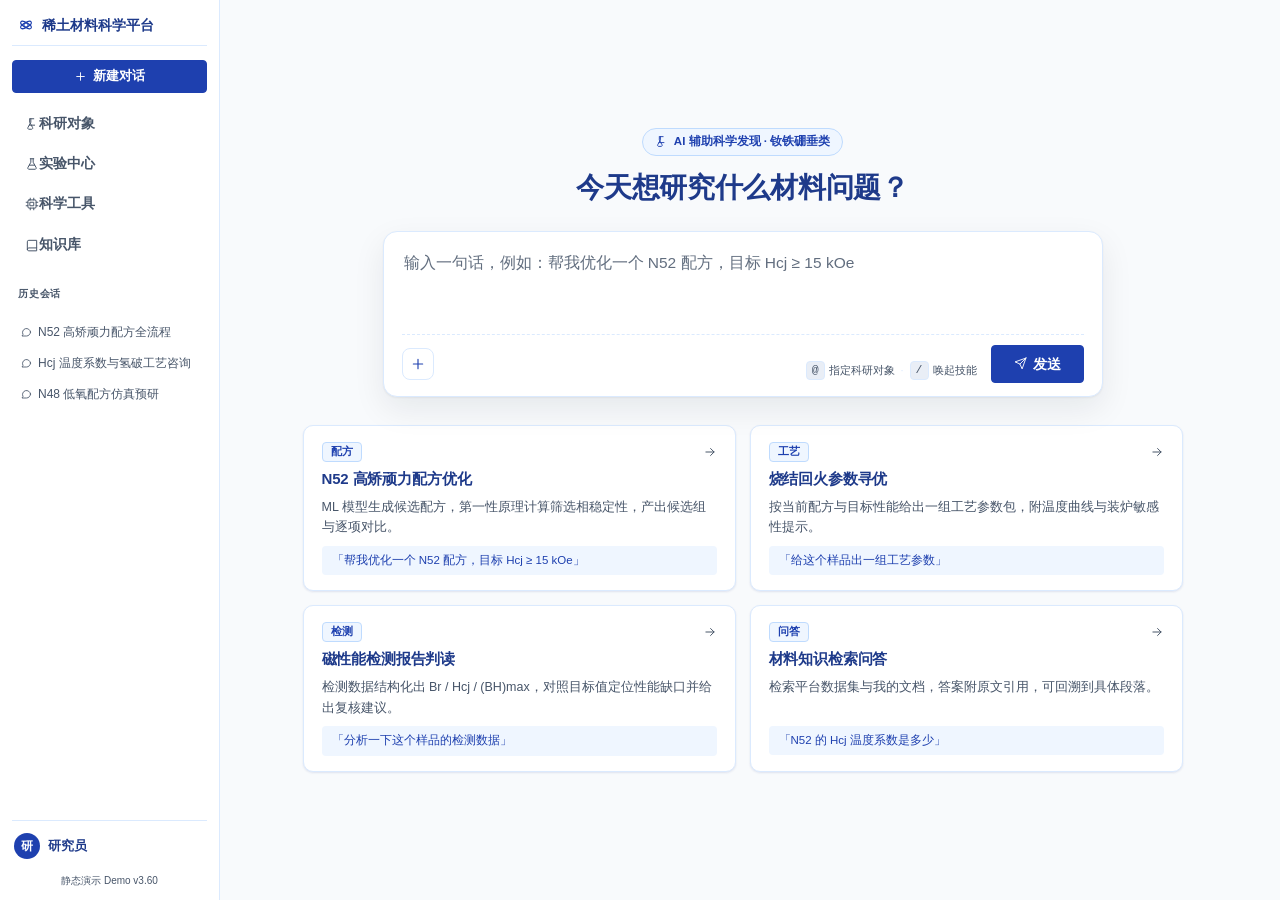
==== index.html @ c9c25477 "first commit: 稀土材料科学平台静态 Demo v3.60" ====
<!DOCTYPE html>
<html lang="zh-CN">
<head>
  <meta charset="utf-8">
  <meta name="viewport" content="width=1280">
  <meta name="color-scheme" content="light">
  <title>对话主页 · 稀土材料科学平台（静态演示 Demo v3.60）</title>
  <link rel="stylesheet" href="assets/style.css?v=3.60">
</head>
<body data-page="index">
  <div class="app-shell">
    <!-- v3.0（D-38）：#app-chrome 由 renderChrome() 一处注入「唯一左侧边栏」（无顶栏）；
         对话即页面：#page-root 由 initIndex() 渲染整页对话（hero 空态 / 会话流 / 底部输入条）。
         ?q= 并入当前会话；?c=<会话ID> 打开历史会话；?focus=1 聚焦输入框。 -->
    <div id="app-chrome"></div>
    <main id="page-root"></main>
  </div>
  <!-- 抽屉 / toast 容器 -->
  <div id="overlays"></div>
  <noscript><div style="padding:24px;font-family:sans-serif;color:#B91C1C">本 Demo 需要启用 JavaScript 才能渲染界面（纯静态、无网络请求）。</div></noscript>

  <!-- 传统脚本（非 ES module），保证 file:// 双击可运行；mock-data.js 必须先于 app.js -->
  <script src="assets/mock-data.js?v=3.60"></script>
  <script src="assets/app.js?v=3.60"></script>
</body>
</html>
---- assets/style.css ----
/* =============================================================================
 * 稀土材料科学平台 · 静态 Demo · 全站样式
 * 视觉基线：产品经理《信息架构与交互梳理 v1.1》第 6 章原文，逐字执行。
 * 浅色 / 工业 B 端工作台 / 信息密度优先 / 无渐变 / 无拟物 / 无营销风。
 * 禁止外部字体 / CDN / 第三方 UI 框架；图标为内联 SVG 或纯 CSS。
 * ========================================================================== */

:root {
  /* 配色 token（第 6.3 节原文，取值未改动） */
  --primary: #1E40AF;
  --on-primary: #FFFFFF;
  --secondary: #3B82F6;
  --accent: #D97706;
  --background: #F8FAFC;
  --foreground: #1E3A8A;
  --card: #FFFFFF;
  --muted: #E9EEF6;
  --muted-fg: #475569;
  --border: #DBEAFE;
  --destructive: #DC2626;

  /* 语义色 */
  --risk: #B91C1C;          /* 风险 / 异常红 */
  --risk-bg: #FEF2F2;
  --risk-bd: #FECACA;
  --amber: #92400E;         /* 待审琥珀 */
  --amber-bg: #FFFBEB;
  --amber-bd: #FDE68A;
  --pass: #0F766E;          /* 通过 / 正常蓝绿 */
  --pass-bg: #F0FDFA;
  --pass-bd: #99F6E4;
  --run: #16A34A;           /* 运行中亮绿（黄总：比深蓝直观——进行中工序/执行中阶段统一用） */
  --run-bg: #F0FDF4;
  --run-bd: #BBF7D0;
  --info: #1E40AF;
  --info-bg: #EFF6FF;
  --info-bd: #BFDBFE;
  --disabled: #64748B;      /* 禁用灰 */
  --disabled-bg: #F1F5F9;
  --disabled-bd: #CBD5E1;

  --radius: 6px;
  --radius-sm: 4px;
  --shadow: 0 1px 2px rgba(30, 58, 138, .07), 0 1px 3px rgba(30, 58, 138, .05);
  --shadow-pop: 0 8px 28px rgba(30, 58, 138, .16);
  --mono: ui-monospace, "SFMono-Regular", Consolas, "Liberation Mono", monospace;
  --sans: -apple-system, BlinkMacSystemFont, "Segoe UI", "PingFang SC", "Microsoft YaHei", sans-serif;
}

* { box-sizing: border-box; }

html, body { margin: 0; padding: 0; }
/* 滚动条槽位常驻（D-47）：tab 切换 / 内容高度变化时内容区宽度不抖动 */
html { scrollbar-gutter: stable; }

body {
  background: var(--background);
  color: var(--foreground);
  font-family: var(--sans);
  font-size: 16px;
  line-height: 1.5;
  min-width: 1240px;             /* 1280 视口含纵向滚动条仍不出横向滚动条 */
  -webkit-font-smoothing: antialiased;
}

h1, h2, h3, h4 { margin: 0; letter-spacing: -0.02em; line-height: 1.25; font-weight: 700; }
h1 { font-size: 22px; }
h2 { font-size: 17px; }
h3 { font-size: 15px; }
p { margin: 0 0 8px; }
a { color: var(--primary); text-decoration: none; }
a:hover { text-decoration: underline; }
ul, ol { margin: 0; padding-left: 18px; }
code, .mono, .num, .value, .kv-v, td.num, th.num { font-family: var(--mono); font-variant-numeric: tabular-nums; }

/* ---------- 焦点环 / 键盘可达 ---------- */
:where(a, button, select, input, textarea, [tabindex]):focus-visible {
  outline: 3px solid var(--secondary);
  outline-offset: 2px;
  border-radius: 3px;
}
button, a, select, [data-action] { cursor: pointer; }
button:disabled, .is-disabled { cursor: not-allowed !important; }

/* ---------- 布局容器 ---------- */
/* width:100% 钉死横向（D-50）：#page-root 是 flex 纵列，item 上 margin:auto 会让宽度回退 fit-content，
   导致切 tab / 搜索过滤时页面宽度随内容抖动；显式 100% 后宽度只由父容器与 max-width 决定 */
.wrap { width: 100%; max-width: 1200px; margin: 0 auto; padding: 0 24px 48px; }
.page-head { display: flex; align-items: flex-start; justify-content: space-between; gap: 16px; margin: 20px 0 14px; }
.page-head .sub { font-size: 13px; color: var(--muted-fg); margin-top: 4px; }

/* ---------- 全局布局：左侧边导航（220px）+ 内容区（无顶栏） ---------- */
.app-shell {
  display: grid;
  grid-template-columns: 220px minmax(0, 1fr);
  grid-template-rows: minmax(0, 1fr);
  grid-template-areas: "side main";
  min-height: 100vh;
  min-width: 1240px;
}
#app-chrome { display: contents; }

/* 侧边导航：浅色、右侧 1px 边框与内容区分隔；内容区滚动时固定（sticky） */
.sidebar {
  grid-area: side;
  position: sticky; top: 0; align-self: start;
  height: 100vh; overflow-y: auto;
  display: flex; flex-direction: column; gap: 12px;
  padding: 14px 12px 12px;
  background: var(--card);
  border-right: 1px solid var(--border);
  z-index: 30;
}
.sb-brand {
  display: flex; align-items: center; gap: 8px;
  font-weight: 700; font-size: 14px; line-height: 1.35; color: var(--foreground);
  padding: 2px 6px 10px; border-bottom: 1px solid var(--border);
}
.sb-brand svg { color: var(--primary); flex: none; }
.sb-nav { display: flex; flex-direction: column; gap: 2px; }
.sb-nav a {
  display: flex; align-items: center;
  padding: 9px 10px; border-radius: var(--radius-sm);
  font-size: 13.5px; font-weight: 600; color: var(--muted-fg);
  border-left: 3px solid transparent; white-space: nowrap;
  transition: background-color .2s ease, color .2s ease, border-color .2s ease, transform .1s ease;
}
.sb-nav a:hover { background: var(--muted); color: var(--foreground); text-decoration: none; }
.sb-nav a.active { background: var(--info-bg); color: var(--primary); border-left-color: var(--primary); }
.sb-nav a:active { transform: scale(.97); }
.sb-nav button {
  display: flex; align-items: center; gap: 8px; width: 100%;
  background: none; border: 0; border-left: 3px solid transparent;
  padding: 9px 10px; border-radius: var(--radius-sm);
  font-size: 13.5px; font-weight: 600; color: var(--muted-fg); cursor: pointer; text-align: left;
  font-family: var(--sans); white-space: nowrap;
}
.sb-nav button:hover { background: var(--muted); color: var(--foreground); }
.sb-foot { border-top: 1px solid var(--border); padding-top: 10px; display: flex; flex-direction: column; gap: 8px; }
.sb-shadow {
  font-size: 11px; font-weight: 700; color: var(--amber);
  background: var(--amber-bg); border: 1px solid var(--amber-bd);
  border-radius: var(--radius-sm); padding: 4px 8px; text-align: center; white-space: nowrap;
}

select.sel {
  font-family: var(--sans); font-size: 12px; color: var(--foreground);
  background: var(--card); border: 1px solid var(--border); border-radius: var(--radius-sm);
  padding: 5px 8px; min-height: 30px;
}
.stage-badge {
  font-size: 12px; font-weight: 700; padding: 5px 9px; border-radius: var(--radius-sm);
  background: var(--info-bg); color: var(--info); border: 1px solid var(--info-bd); white-space: nowrap;
}
.stage-badge.is-s0 { background: var(--disabled-bg); color: var(--disabled); border-color: var(--disabled-bd); }

/* ---------- 卡片 ---------- */
.card { background: var(--card); border: 1px solid var(--border); border-radius: var(--radius); box-shadow: var(--shadow); }
.card-h { display: flex; align-items: center; justify-content: space-between; gap: 10px; padding: 10px 14px; border-bottom: 1px solid var(--border); }
.card-h h2, .card-h h3 { display: flex; align-items: center; gap: 8px; }
.card-h .card-idx { font-family: var(--mono); font-size: 11px; color: var(--on-primary); background: var(--primary); border-radius: 3px; padding: 1px 5px; }
.card-b { padding: 12px 14px; }
.card-b.tight { padding: 8px 14px; }
.card-foot { padding: 8px 14px; border-top: 1px solid var(--border); background: #FCFDFF; border-radius: 0 0 var(--radius) var(--radius); }
.grid { display: grid; gap: 14px; }
.grid.cols-2 { grid-template-columns: repeat(2, minmax(0, 1fr)); }
.grid.cols-3 { grid-template-columns: repeat(3, minmax(0, 1fr)); }
.grid.cols-4 { grid-template-columns: repeat(4, minmax(0, 1fr)); }

/* ---------- 按钮 ---------- */
.btn {
  display: inline-flex; align-items: center; justify-content: center; gap: 6px;
  font-family: var(--sans); font-size: 13px; font-weight: 600;
  padding: 7px 13px; border-radius: var(--radius-sm);
  background: var(--primary); color: var(--on-primary); border: 1px solid var(--primary);
  transition: background-color .2s ease, border-color .2s ease, transform .1s ease, box-shadow .2s ease;
  white-space: nowrap; line-height: 1.3;
}
.btn:hover { background: #1B399E; border-color: #1B399E; text-decoration: none; }
.btn:active { transform: scale(.97); }
.btn.btn-ghost { background: var(--card); color: var(--primary); border-color: var(--border); }
.btn.btn-ghost:hover { background: var(--info-bg); }
.btn.btn-danger { background: var(--destructive); border-color: var(--destructive); color: #fff; }
.btn.btn-danger:hover { background: #B91C1C; border-color: #B91C1C; }
.btn.btn-accent { background: var(--accent); border-color: var(--accent); color: #fff; }
.btn.btn-accent:hover { background: #B45309; border-color: #B45309; }
.btn.btn-sm { font-size: 12px; padding: 4px 9px; }
.btn.btn-block { width: 100%; }
.btn:disabled, .btn.is-disabled {
  background: var(--disabled-bg); color: var(--disabled); border-color: var(--disabled-bd);
  box-shadow: none; transform: none; opacity: 1;
}
.linklike { background: none; border: none; padding: 0; color: var(--primary); font: inherit; font-size: 12px; font-weight: 600; }
.linklike:hover { text-decoration: underline; }
.linklike:active { transform: scale(.97); }

/* ---------- 标签（文字 + 颜色双标识，去色仍可辨认） ---------- */
.tag {
  display: inline-flex; align-items: center; gap: 5px;
  font-size: 11px; font-weight: 700; padding: 2px 8px; border-radius: 3px;
  border: 1px solid transparent; white-space: nowrap; line-height: 1.5;
}
.tag::before { content: ""; width: 6px; height: 6px; border-radius: 50%; background: currentColor; flex: none; }
.tag.t-risk { color: var(--risk); background: var(--risk-bg); border-color: var(--risk-bd); }
.tag.t-amber { color: var(--amber); background: var(--amber-bg); border-color: var(--amber-bd); }
.tag.t-pass { color: var(--pass); background: var(--pass-bg); border-color: var(--pass-bd); }
.tag.t-run { color: var(--run); background: var(--run-bg); border-color: var(--run-bd); }
.tag.t-info { color: var(--info); background: var(--info-bg); border-color: var(--info-bd); }
.tag.t-muted { color: var(--disabled); background: var(--disabled-bg); border-color: var(--disabled-bd); }
.tag.t-lg { font-size: 13px; padding: 5px 12px; }

/* ---------- 注脚：示例数据统一声明 ---------- */
.example-note, .data-note {
  font-size: 11px; line-height: 1.45; color: var(--muted-fg);
  margin-top: 8px; padding-left: 10px; border-left: 2px solid var(--border);
}
.example-note.inline { display: inline-block; margin-top: 0; padding: 1px 6px; border: 1px solid var(--border); border-left: 2px solid var(--accent); border-radius: 2px; background: #FFFDF7; }
.site-foot-note { margin: 22px 0 0; padding: 10px 14px; font-size: 11px; color: var(--muted-fg); background: var(--card); border: 1px dashed var(--border); border-radius: var(--radius); }
.red-note { color: var(--risk); font-weight: 700; font-size: 12px; }

/* ---------- 键值 / 列表 ---------- */
.kv { display: grid; grid-template-columns: auto 1fr; gap: 4px 12px; font-size: 13px; }
.kv dt { color: var(--muted-fg); white-space: nowrap; }
.kv dd { margin: 0; color: var(--foreground); }
.kv .kv-v { font-weight: 600; }
.rowlist { list-style: none; margin: 0; padding: 0; }
.rowlist li { padding: 7px 0; border-bottom: 1px dashed var(--border); font-size: 13px; }
.rowlist li:last-child { border-bottom: none; }
.rowlist .li-top { display: flex; align-items: center; justify-content: space-between; gap: 8px; }
.rowlist .li-sub { font-size: 11px; color: var(--muted-fg); margin-top: 2px; }
a.rowlink { display: block; color: inherit; text-decoration: none; border-radius: var(--radius-sm); transition: background-color .2s ease, transform .1s ease; }
a.rowlink:hover { background: var(--info-bg); text-decoration: none; }
a.rowlink:active { transform: scale(.97); }

/* ---------- 表格 ---------- */
.tbl { width: 100%; border-collapse: collapse; font-size: 12.5px; }
.tbl th, .tbl td { padding: 7px 9px; text-align: left; border-bottom: 1px solid var(--border); vertical-align: top; }
.tbl th { background: var(--muted); color: var(--muted-fg); font-weight: 700; font-size: 11.5px; white-space: nowrap; }
.tbl td.num, .tbl th.num { text-align: right; }
.tbl tr:last-child td { border-bottom: none; }
.tbl tr.hl td { background: #FFFBEB; }
.tbl .cell-note { font-size: 11px; color: var(--muted-fg); }

/* ---------- Tab ---------- */
.tabbar { display: flex; align-items: center; gap: 4px; border-bottom: 1px solid var(--border); margin-bottom: 14px; }
.tabbar .tab {
  padding: 8px 16px; font-size: 13px; font-weight: 600; color: var(--muted-fg);
  background: transparent; border: none; border-bottom: 2px solid transparent;
  transition: color .2s ease, border-color .2s ease, background-color .2s ease, transform .1s ease;
}
.tabbar .tab:hover { color: var(--foreground); background: var(--muted); }
.tabbar .tab.active { color: var(--primary); border-bottom-color: var(--primary); }
.tabbar .tab:active { transform: scale(.97); }
.tabbar .tab-spacer { flex: 1; }

/* ---------- 空 / 错误 / 加载 三态 ---------- */
.state-box { padding: 22px 16px; text-align: center; border: 1px dashed var(--border); border-radius: var(--radius-sm); background: #FCFDFF; }
.state-box .st-title { font-size: 13px; font-weight: 700; color: var(--muted-fg); }
.state-box .st-desc { font-size: 12px; color: var(--muted-fg); margin-top: 4px; }
.state-box.is-error { border-color: var(--risk-bd); background: var(--risk-bg); }
.state-box.is-error .st-title, .state-box.is-error .st-desc { color: var(--risk); }
.state-box.is-loading { border-color: var(--info-bd); background: var(--info-bg); }
.skeleton { height: 10px; border-radius: 3px; background: linear-gradient(90deg, var(--muted), #F4F7FC, var(--muted)); margin: 8px 0; }
@keyframes sk { 0% { opacity: .55; } 100% { opacity: 1; } }
.state-box.is-loading .skeleton { animation: sk .28s ease alternate 2; }

/* ---------- 状态流转条（单向，不回跳） ---------- */
.flowbar { display: flex; align-items: stretch; gap: 0; flex-wrap: wrap; }
.flowbar .fnode {
  display: flex; flex-direction: column; gap: 2px; min-width: 92px;
  padding: 7px 12px; border: 1px solid var(--border); background: var(--card);
  font-size: 11px; position: relative;
}
.flowbar .fnode:first-child { border-radius: var(--radius-sm) 0 0 var(--radius-sm); }
.flowbar .fnode:last-child { border-radius: 0 var(--radius-sm) var(--radius-sm) 0; }
.flowbar .fnode + .fnode { border-left: none; }
.flowbar .fnode .fname { font-family: var(--mono); font-weight: 700; font-size: 12px; color: var(--muted-fg); }
.flowbar .fnode .fts { font-family: var(--mono); font-size: 10px; color: var(--muted-fg); }
.flowbar .fnode .fnote { font-size: 10px; color: var(--muted-fg); max-width: 150px; }
.flowbar .fnode.done { background: var(--info-bg); }
.flowbar .fnode.done .fname { color: var(--primary); }
.flowbar .fnode.current { background: var(--primary); border-color: var(--primary); }
.flowbar .fnode.current .fname, .flowbar .fnode.current .fts, .flowbar .fnode.current .fnote { color: var(--on-primary); }
.flowbar .fnode.rejected { background: var(--risk-bg); }
.flowbar .fnode.rejected .fname { color: var(--risk); }
.flowbar .fnode.expired { background: var(--amber-bg); }
.flowbar .fnode.expired .fname { color: var(--amber); }
.flowbar .fnode.verified { background: var(--pass-bg); }
.flowbar .fnode.verified .fname { color: var(--pass); }

/* ---------- 提示条 / 告警 ---------- */
.callout { padding: 10px 12px; border-radius: var(--radius-sm); border: 1px solid var(--border); background: var(--info-bg); font-size: 12.5px; }
.callout.is-warn { background: var(--amber-bg); border-color: var(--amber-bd); color: var(--amber); }
.callout.is-risk { background: var(--risk-bg); border-color: var(--risk-bd); color: var(--risk); }
.callout.is-pass { background: var(--pass-bg); border-color: var(--pass-bd); color: var(--pass); }
.callout .co-title { font-weight: 700; margin-bottom: 3px; }
.callout .co-desc { color: var(--muted-fg); font-size: 12px; }
.callout.is-warn .co-desc, .callout.is-risk .co-desc { color: inherit; opacity: .9; }

/* ---------- 演示路线提示条（D-17，工业风小卡，非 banner） ---------- */
.demo-route { margin: 14px 0 0; border: 1px solid var(--border); border-left: 3px solid var(--secondary); border-radius: var(--radius-sm); background: var(--card); box-shadow: var(--shadow); }
.demo-route .dr-head { display: flex; align-items: center; justify-content: space-between; gap: 10px; padding: 8px 12px; border-bottom: 1px dashed var(--border); }
.demo-route .dr-head strong { font-size: 12.5px; }
.demo-route .dr-head .dr-label { font-size: 10px; color: var(--muted-fg); border: 1px solid var(--border); padding: 1px 6px; border-radius: 3px; }
.demo-route .dr-steps { display: flex; flex-wrap: wrap; gap: 6px; padding: 10px 12px 12px; }
.demo-route .dr-step {
  display: flex; align-items: center; gap: 6px; font-size: 12px; color: var(--foreground);
  padding: 5px 9px; border: 1px solid var(--border); border-radius: var(--radius-sm); background: #FCFDFF;
  transition: background-color .2s ease, border-color .2s ease, transform .1s ease;
}
.demo-route .dr-step:hover { background: var(--info-bg); border-color: var(--info-bd); text-decoration: none; }
.demo-route .dr-step:active { transform: scale(.97); }
.demo-route .dr-step .dr-n { font-family: var(--mono); font-size: 10px; font-weight: 700; color: var(--on-primary); background: var(--secondary); width: 16px; height: 16px; border-radius: 50%; display: inline-flex; align-items: center; justify-content: center; flex: none; }
.demo-route .dr-arrow { color: var(--muted-fg); font-size: 12px; align-self: center; }

/* ---------- 谱系树 ---------- */
.tree { list-style: none; margin: 0; padding: 0; font-size: 12.5px; }
.tree .tnode { border: 1px solid var(--border); border-radius: var(--radius-sm); padding: 7px 10px; margin-bottom: 6px; background: #FCFDFF; }
.tree .tnode .tn-top { display: flex; align-items: center; gap: 8px; }
.tree .tnode .tn-type { font-size: 10px; font-weight: 700; padding: 1px 6px; border-radius: 3px; background: var(--info-bg); color: var(--info); border: 1px solid var(--info-bd); }
.tree .tnode.broken { border-color: var(--risk-bd); background: var(--risk-bg); }
.tree .tnode.broken .tn-type { background: var(--risk-bg); color: var(--risk); border-color: var(--risk-bd); }
.tree .tnode .tn-note { font-size: 11px; color: var(--muted-fg); margin-top: 3px; }
.tree .tnode .tn-ref { font-family: var(--mono); font-size: 11px; color: var(--muted-fg); }

/* ---------- 参数快照 / 曲线 ---------- */
.snap { border: 1px solid var(--border); border-radius: var(--radius-sm); margin-bottom: 8px; overflow: hidden; }
.snap .snap-h { display: flex; align-items: center; justify-content: space-between; padding: 7px 10px; background: var(--muted); font-size: 12.5px; }
.snap .snap-h .snap-stage { font-weight: 700; }
.snap .snap-h .snap-ts { font-family: var(--mono); font-size: 11px; color: var(--muted-fg); }
.snap .snap-b { padding: 8px 10px; }
.snap .params { display: grid; grid-template-columns: repeat(4, minmax(0, 1fr)); gap: 8px; }
.snap .param { border: 1px solid var(--border); border-radius: 3px; padding: 5px 8px; background: #FCFDFF; }
.snap .param .pn { font-size: 11px; color: var(--muted-fg); }
.snap .param .pv { font-family: var(--mono); font-size: 14px; font-weight: 700; }
.snap .param .pu { font-size: 10px; color: var(--muted-fg); }
.snap.is-hl { border-color: var(--accent); box-shadow: 0 0 0 2px var(--amber-bd); }
.chartbox { border: 1px solid var(--border); border-radius: var(--radius-sm); background: #FCFDFF; padding: 10px; }
.chartbox svg { display: block; width: 100%; height: auto; }
.chart-legend { display: flex; gap: 16px; font-size: 11px; color: var(--muted-fg); margin-top: 6px; }
.chart-legend .lg { display: inline-flex; align-items: center; gap: 5px; }
.chart-legend .swatch { width: 14px; height: 3px; border-radius: 2px; }

/* 分组分布对比（纯 SVG 点阵 / 柱状） */
.dist-row { display: grid; grid-template-columns: 150px 1fr 90px; gap: 10px; align-items: center; padding: 9px 0; border-bottom: 1px dashed var(--border); }
.dist-row:last-child { border-bottom: none; }
.dist-row .dr-label { font-size: 12px; font-weight: 600; }
.dist-row .dr-sub { font-size: 10px; color: var(--muted-fg); }
.dist-row .dr-n { font-family: var(--mono); font-size: 12px; text-align: right; color: var(--muted-fg); }

/* ---------- 归因卡片 / 结构化数值卡片 ---------- */
.factor-card { border: 1px solid var(--border); border-radius: var(--radius-sm); padding: 10px; margin-bottom: 9px; background: #FCFDFF; }
.factor-card .fc-top { display: flex; align-items: center; justify-content: space-between; gap: 8px; }
.factor-card .fc-name { font-size: 13px; font-weight: 700; }
.factor-card .fc-contrib { font-family: var(--mono); font-size: 12px; color: var(--primary); }
.factor-card .fc-bar { height: 5px; background: var(--muted); border-radius: 3px; margin: 7px 0; overflow: hidden; }
.factor-card .fc-bar > span { display: block; height: 100%; background: var(--secondary); }
.factor-card .fc-ev { font-size: 11px; color: var(--muted-fg); }
.factor-card .fc-ev li { margin-bottom: 2px; }
.factor-card .fc-check { font-size: 11px; color: var(--muted-fg); margin-top: 5px; }
.factor-card .fc-actions { margin-top: 8px; display: flex; align-items: center; gap: 8px; }
.source-chip { font-size: 10px; font-family: var(--mono); color: var(--muted-fg); background: var(--muted); border: 1px solid var(--border); border-radius: 3px; padding: 1px 6px; }

/* ---------- 伴随式上下文助手 ---------- */
.assistant { border: 1px solid var(--border); border-radius: var(--radius); background: var(--card); box-shadow: var(--shadow); }
.assistant .as-h { display: flex; align-items: center; justify-content: space-between; gap: 8px; padding: 9px 12px; border-bottom: 1px solid var(--border); }
.assistant .as-ctx { padding: 8px 12px; background: var(--info-bg); border-bottom: 1px solid var(--border); font-size: 11px; color: var(--muted-fg); }
.assistant .as-ctx .chip { display: inline-block; font-family: var(--mono); color: var(--foreground); background: var(--card); border: 1px solid var(--border); border-radius: 3px; padding: 1px 5px; margin: 0 3px 3px 0; }
.assistant .as-b { padding: 10px 12px; }
.assistant .as-q { font-size: 12px; color: var(--muted-fg); font-style: normal; border-left: 2px solid var(--border); padding-left: 8px; margin-bottom: 9px; }
.assistant .as-answer { border: 1px solid var(--border); border-radius: var(--radius-sm); padding: 9px; background: #FCFDFF; margin-bottom: 9px; }
.assistant .as-answer .aa-h { font-size: 11px; font-weight: 700; color: var(--muted-fg); margin-bottom: 5px; }
.assistant .as-answer .aa-item { font-size: 12px; padding: 5px 0; border-bottom: 1px dashed var(--border); }
.assistant .as-answer .aa-item:last-child { border-bottom: none; }
.assistant .as-answer .aa-ev { font-size: 10.5px; color: var(--muted-fg); }
.assistant .as-numcard { border: 1px solid var(--info-bd); background: var(--info-bg); border-radius: var(--radius-sm); padding: 8px; margin-bottom: 8px; }
.assistant .as-numcard .anc-h { display: flex; justify-content: space-between; font-size: 10.5px; color: var(--info); font-weight: 700; margin-bottom: 5px; }
.assistant .as-numcard table { width: 100%; border-collapse: collapse; font-size: 11.5px; }
.assistant .as-numcard td { padding: 2px 4px; border-bottom: 1px solid var(--info-bd); }
.assistant .as-numcard td.num { text-align: right; font-family: var(--mono); }
.assistant .as-refuse { border: 1px solid var(--risk-bd); background: var(--risk-bg); border-radius: var(--radius-sm); padding: 9px; }
.assistant .as-meta { font-size: 10.5px; color: var(--muted-fg); border-top: 1px dashed var(--border); padding-top: 7px; margin-top: 4px; }
.assistant .as-actions { display: flex; flex-wrap: wrap; gap: 6px; padding: 9px 12px; border-top: 1px solid var(--border); }
.assistant.collapsed .as-b, .assistant.collapsed .as-ctx, .assistant.collapsed .as-actions { display: none; }

/* ---------- 三态结论卡 ---------- */
.verdict-card { border: 1px solid var(--border); border-left: 4px solid var(--disabled); border-radius: var(--radius-sm); padding: 12px 14px; background: #FCFDFF; }
.verdict-card.v-supported { border-left-color: var(--pass); background: var(--pass-bg); }
.verdict-card.v-refuted { border-left-color: var(--risk); background: var(--risk-bg); }
.verdict-card.v-insufficient { border-left-color: var(--accent); background: var(--amber-bg); }
.verdict-card .vc-top { display: flex; align-items: center; gap: 10px; margin-bottom: 6px; }
.verdict-card .vc-top h3 { font-size: 16px; }
.verdict-card .vc-text { font-size: 12.5px; color: var(--foreground); }
.verdict-card .vc-notice { margin-top: 9px; font-size: 12px; font-weight: 700; color: var(--foreground); border-top: 1px dashed var(--border); padding-top: 7px; }

/* ---------- toast 即时反馈 ---------- */
.toast {
  position: fixed; right: 24px; bottom: 24px; z-index: 90;
  background: var(--foreground); color: #fff; font-size: 13px; font-weight: 600;
  padding: 10px 15px; border-radius: var(--radius-sm); box-shadow: var(--shadow-pop);
  opacity: 0; transform: translateY(8px); transition: opacity .2s ease, transform .2s ease;
  max-width: 460px;
}
.toast.show { opacity: 1; transform: translateY(0); }

/* ---------- 通用小组件 ---------- */
.sep { height: 1px; background: var(--border); margin: 10px 0; }
.muted { color: var(--muted-fg); }
.small { font-size: 12px; }
.tiny { font-size: 11px; }
.b { font-weight: 700; }
.flex { display: flex; align-items: center; gap: 8px; }
.flex-wrap { flex-wrap: wrap; }
.between { justify-content: space-between; }
.mt6 { margin-top: 6px; } .mt10 { margin-top: 10px; } .mt14 { margin-top: 14px; }
.mb6 { margin-bottom: 6px; } .mb10 { margin-bottom: 10px; }
.nowrap { white-space: nowrap; }
.hl-box { outline: 2px solid var(--accent); outline-offset: 2px; border-radius: var(--radius); }
.big-num { font-family: var(--mono); font-size: 34px; font-weight: 700; letter-spacing: -0.03em; color: var(--primary); line-height: 1.1; }
.metric-tile { border: 1px solid var(--border); border-radius: var(--radius-sm); padding: 10px 12px; background: #FCFDFF; }
.metric-tile .mt-k { font-size: 11.5px; color: var(--muted-fg); }
.metric-tile .mt-v { font-family: var(--mono); font-size: 20px; font-weight: 700; margin: 3px 0; }
.metric-tile .mt-d { font-size: 10.5px; color: var(--muted-fg); line-height: 1.4; }
.metric-tile.trend-up .mt-v { color: var(--pass); }
.metric-tile.trend-down .mt-v { color: var(--risk); }
.triple { display: grid; grid-template-columns: repeat(3, minmax(0, 1fr)); gap: 10px; }
.triple .tr-cell { border: 1px solid var(--border); border-radius: var(--radius-sm); padding: 10px; background: #FCFDFF; text-align: center; }
.triple .tr-cell .tr-k { font-size: 11px; color: var(--muted-fg); }
.triple .tr-cell .tr-v { font-family: var(--mono); font-size: 20px; font-weight: 700; margin-top: 3px; }
.triple .tr-cell.is-true { border-color: var(--pass-bd); background: var(--pass-bg); }

/* ---------- v1.2 · 全局命令栏 / AI 任务卡 / 折叠区 / 双工作台 / 数据角标 ---------- */
.cmdbar { display: flex; align-items: center; gap: 6px; }
.cmd-input {
  width: 300px; max-width: 34vw; height: 30px; padding: 0 10px;
  font-size: 12.5px; color: var(--foreground); background: var(--card);
  border: 1px solid var(--border); border-radius: var(--radius-sm); outline: none;
  transition: border-color .15s ease, box-shadow .15s ease;
}
.cmd-input:focus { border-color: var(--primary); box-shadow: 0 0 0 2px rgba(30, 64, 175, .12); }
.cmd-input::placeholder { color: var(--muted-fg); opacity: .85; }
.task-cmdbar { max-width: 760px; }
.task-cmdbar .cmd-input { flex: 1; width: auto; max-width: none; }

/* 数据卡角标（验收 #7）：短标注 + title 完整声明；全站完整声明只保留页脚 1 处 */
.data-badge {
  display: inline-block; font-size: 10px; color: var(--muted-fg); white-space: nowrap;
  background: #FFFDF7; border: 1px solid var(--border); border-left: 2px solid var(--accent);
  border-radius: 2px; padding: 0 5px; margin-top: 6px; cursor: help;
}

/* 今日焦点 · 唯一主卡（验收 #1） */
.focus-card { border-color: var(--primary); box-shadow: 0 2px 10px rgba(30, 64, 175, .10); }
.focus-card .fc-line { font-size: 16px; font-weight: 700; color: var(--foreground); letter-spacing: -0.01em; }
.focus-card .fc-line code { font-size: 15px; }
.focus-card .fc-desc { font-size: 13.5px; color: var(--muted-fg); line-height: 1.6; margin: 8px 0 12px; max-width: 62em; }

.workbench-tabs .tab svg { vertical-align: -2px; margin-right: 2px; }

/* 结构化任务卡（FR-13-5）：字段表呈现，零工艺数值 */
.task-card { border-color: var(--primary); }
.tc-table td:first-child { width: 200px; color: var(--muted-fg); white-space: nowrap; }
.tc-table td:last-child { color: var(--foreground); }
.plan-list { margin: 0; padding-left: 18px; font-size: 12.5px; }
.plan-list li { margin: 2px 0; }
.ref-list { margin: 0; padding-left: 16px; }

/* 演示设置抽屉 · 导览与分支列表 */
.scene-list { list-style: none; margin: 0; padding: 0; }
.scene-list li { padding: 7px 0; border-bottom: 1px dashed var(--border); font-size: 12.5px; }
.scene-list li:last-child { border-bottom: none; }

/* ---------- v1.5 · 顶栏「可追溯率」治理入口（D-33） ---------- */


/* ---------- v1.5 · AI 任务台对话式会话流（D-34，复用既有 token，不动视觉基线） ---------- */
.chat-shell .card-h h2 { margin-right: auto; }
.chat-flow {
  display: flex; flex-direction: column; gap: 12px;
  max-height: 560px; overflow-y: auto;
  padding: 10px; border: 1px solid var(--border); border-radius: var(--radius-sm); background: #FCFDFF;
}
/* v3.33（黄总 2026-11-17）：撤角色标签后把消息间隔补回真正承载消息的容器上——
 * .chat-flow 的 gap 只作用于其唯一子元素 .chat-col（原 block），从未作用到消息之间；
 * 原先的视觉间隔实际由每条消息顶部 .chat-role 标签（15px 高 + 3px 下边距 = 18px）撑出，
 * 标签撤掉后消息紧贴。此处显式设 18px，完整保留原有布局节奏。 */
.chat-flow .chat-col { display: flex; flex-direction: column; gap: 18px; }
.chat-msg { display: flex; flex-direction: column; }
.chat-msg.is-user { align-items: flex-end; }
.chat-msg.is-ai { align-items: stretch; }
/* v3.33：角色标签「我 / AI」撤下——用户气泡右对齐、AI 回答通栏，靠位置区分即可 */
.chat-bubble-user {
  background: var(--primary); color: var(--on-primary);
  font-size: 13px; line-height: 1.5; padding: 8px 12px;
  border-radius: 10px 10px 2px 10px; max-width: 72%;
  box-shadow: var(--shadow); word-break: break-word;
}
.chat-card { width: 100%; }
.chat-card.task-card { border-color: var(--primary); }
.chat-chips { display: flex; flex-wrap: wrap; gap: 6px; }
.chat-chip {
  font-family: var(--sans); font-size: 12px; font-weight: 600; color: var(--primary);
  background: var(--card); border: 1px solid var(--border); border-radius: 14px;
  padding: 4px 11px; line-height: 1.4;
  transition: background-color .2s ease, border-color .2s ease, transform .1s ease;
}
.chat-chip:hover { background: var(--info-bg); border-color: var(--info-bd); }
.chat-chip:active { transform: scale(.97); }

/* ---------- 动效降级 ---------- */
@media (prefers-reduced-motion: reduce) {
  *, *::before, *::after { animation-duration: .01ms !important; transition-duration: .12s !important; }
  .btn:active, a.rowlink:active, .sb-nav a:active, .tabbar .tab:active, .demo-route .dr-step:active { transform: none !important; }
  .toast { transform: none !important; }
}

/* ---------- v1.6 · 主对话唯一入口（D-35） ---------- */
/* 首屏主对话：会话区高度收敛以保证「今日焦点」主卡留在首屏；输入行放大为唯一主输入 */
.chat-home .chat-flow { max-height: 330px; }
.chat-home .task-cmdbar { max-width: none; }
.chat-home .cmd-input { height: 38px; font-size: 13.5px; }
.chat-home .chat-shell { border-color: var(--primary); box-shadow: 0 2px 10px rgba(30, 64, 175, .08); }

/* 结果导览卡：一句话 + 状态与名称（零工艺数值） */
.result-card { border-color: var(--info-bd); }
.result-card .res-lead { font-size: 13.5px; font-weight: 600; color: var(--foreground); margin-bottom: 10px; }
.res-kv { margin-bottom: 0; }
.result-card .btn svg { vertical-align: -2px; margin-right: 4px; }

/* 任务详情折叠：QA 验收字段默认收起，不占主对话首屏信息密度 */
.task-detail { border-top: 1px dashed var(--border); padding-top: 8px; }
.task-detail > summary {
  cursor: pointer; font-size: 12px; font-weight: 600; color: var(--muted-fg);
  list-style: none; user-select: none;
}
.task-detail > summary::-webkit-details-marker { display: none; }
.task-detail > summary::before { content: '▸ '; }
.task-detail[open] > summary::before { content: '▾ '; }
.task-detail[open] > summary { margin-bottom: 10px; color: var(--primary); }
.task-card.is-compact { border-color: var(--border); box-shadow: none; }

/* ==========================================================================
 * v3.0 · D-38：AI 科学发现科研平台 —— 对话即页面
 * 唯一左侧边栏（220px：品牌 + 新建对话 + 导航 + 历史会话 + 账户区）；
 * 内容列 = 整页对话（hero 空态 / 会话流 / 底部输入条）；无顶栏。
 * ========================================================================== */
#page-root { grid-area: main; min-width: 0; display: flex; flex-direction: column; }

/* 侧边栏品牌为链接：保持无下划线 */
a.sb-brand:hover { text-decoration: none; color: var(--primary); }
.sb-new { width: 100%; justify-content: center; margin-top: 2px; }
.sb-sec {
  font-size: 10px; font-weight: 700; letter-spacing: .08em; color: var(--muted-fg);
  padding: 10px 6px 4px; text-transform: uppercase;
}
.sess-list { display: flex; flex-direction: column; gap: 1px; flex: 1; min-height: 0; overflow-y: auto; }
.sess-item {
  display: flex; align-items: center; gap: 6px; padding: 6px 8px;
  border-radius: var(--radius-sm); font-size: 12px; color: var(--muted-fg); min-width: 0;
}
.sess-item:hover { background: var(--muted); color: var(--foreground); text-decoration: none; }
.sess-item.active { background: var(--info-bg); color: var(--primary); }
.sess-item .sess-t { flex: 1; min-width: 0; overflow: hidden; text-overflow: ellipsis; white-space: nowrap; }
/* v3.58：历史会话条目不显示时间（黄总指令）——.sess-d 已移除 */
.sess-empty { font-size: 11px; color: var(--muted-fg); padding: 4px 8px 8px; }
.sb-tool {
  display: flex; align-items: center; gap: 7px; width: 100%;
  background: none; border: 0; padding: 7px 8px; border-radius: var(--radius-sm);
  font-size: 12px; font-weight: 600; color: var(--muted-fg); cursor: pointer; text-align: left;
}
.sb-tool:hover { background: var(--muted); color: var(--foreground); }
.sb-ver { font-size: 10px; color: var(--muted-fg); text-align: center; white-space: nowrap; }

/* 侧边栏底部账户区：头像 + 名称 */
.sb-account { display: flex; align-items: center; gap: 8px; padding: 2px 2px 6px; }
.sb-avatar {
  flex: none; width: 26px; height: 26px; border-radius: 50%;
  background: var(--primary); color: #fff; font-size: 12px; font-weight: 700;
  display: inline-flex; align-items: center; justify-content: center;
}
.sb-acc-name { flex: 1; min-width: 0; font-size: 12.5px; font-weight: 600; color: var(--foreground); overflow: hidden; text-overflow: ellipsis; white-space: nowrap; }

/* 整页对话：会话流滚动 + 底部输入条固定；页面本身不滚（高度钉死视口） */
.chat-page { display: flex; flex-direction: column; height: 100vh; min-height: 480px; }
.chat-col { width: 100%; max-width: 860px; margin: 0 auto; }
.chat-page .chat-flow {
  flex: 1; min-height: 0; overflow-y: auto;
  max-height: none; border: 0; border-radius: 0; background: transparent;
  padding: 26px 24px 18px; gap: 14px;
}
/* v3.60（黄总 2026-11-18）：输入条去底色/模糊/顶部分隔线——透明，直接露出页面底色 */
.composer { flex: none; }
.composer .chat-col { padding: 12px 24px 14px; }

/* ---------- 输入盒（v3.5）：多行输入区 + 盒内工具行（样品 / 技能选择器居左，发送居右） ---------- */
.cmdbox {
  position: relative;
  background: var(--card); border: 1px solid var(--border); border-radius: 12px;
  box-shadow: var(--shadow); padding: 12px 14px 10px;
  transition: border-color .15s ease, box-shadow .15s ease;
}
.cmdbox:focus-within { border-color: var(--primary); box-shadow: 0 0 0 3px rgba(30, 64, 175, .10); }
.cmdbox .cmd-input {
  display: block; width: 100%; max-width: none; min-height: 68px; max-height: 180px;
  overflow-y: auto; padding: 2px 2px 8px; border: 0; border-radius: 0; background: transparent;
  font-size: 14px; line-height: 1.65; outline: none;
  text-align: left; /* contenteditable 会继承 .hero 的 text-align:center，须显式归左 */
}
.cmdbox .cmd-input:focus { border: 0; box-shadow: none; }
/* contenteditable 占位（data-ph 属性驱动，空内容时显示） */
.cmdbox .cmd-input:empty::before {
  content: attr(data-ph); color: var(--muted-fg); opacity: .85; pointer-events: none;
}
/* v3.52：挂载原子块（contenteditable=false 的整体——不可中间插入、一删全删） */
.mention-block {
  display: inline-block; padding: 0 7px; margin: 0 1px;
  background: var(--info-bg); border: 1px solid var(--info-bd); border-radius: 5px;
  color: var(--primary); font-weight: 600; font-size: 13px; line-height: 1.5;
  cursor: default; user-select: none; white-space: nowrap;
}
.cmd-tools { display: flex; align-items: center; gap: 10px; border-top: 1px dashed var(--border); padding-top: 10px; }
.cmd-spacer { flex: 1; }
.cmd-send { padding: 8px 18px; }

/* 辅助文本：@ 指定科研对象 · / 唤起技能（不可点击的样式固定辅导内容，放在发送按钮旁、与按钮底对齐） */
.at-hints {
  display: inline-flex; align-items: center; gap: 2px; flex: none;
  align-self: flex-end;
  font-size: 11px; color: var(--muted-fg); white-space: nowrap;
}
.at-hint { display: inline-flex; align-items: center; gap: 4px; padding: 3px 4px; }
/* @ / / 用普通灰色代码块（弱化、不抢发送按钮视觉） */
.at-hint b {
  font-family: var(--mono); font-size: 11.5px; font-weight: 500; color: var(--muted-fg);
  background: var(--muted); border: 1px solid var(--border);
  border-radius: 4px; padding: 1px 5px; line-height: 1.3;
}
.at-hint-sep { color: var(--border); }

/* ---------- 输入盒「+」挂载菜单（v3.43）：一级四类 + 并列二级条目（均仅名称）/ 已挂载 chips ---------- */
.attach-wrap { position: relative; flex: none; }
.attach-btn {
  width: 32px; height: 32px; display: inline-flex; align-items: center; justify-content: center;
  background: var(--card); color: var(--primary); border: 1px solid var(--border);
  border-radius: 8px; cursor: pointer;
  transition: background-color .15s ease, border-color .15s ease, transform .1s ease;
}
.attach-btn:hover { background: var(--info-bg); border-color: var(--info-bd); }
.attach-btn:active { transform: scale(.94); }
.attach-btn[aria-expanded="true"] { background: var(--primary); color: var(--on-primary); border-color: var(--primary); }
.attach-menu, .attach-submenu {
  position: absolute; bottom: calc(100% + 8px); z-index: 60;
  display: flex; flex-direction: column;
  background: var(--card); border: 1px solid var(--border); border-radius: 9px;
  box-shadow: var(--shadow-pop); overflow: hidden;
}
.attach-menu { left: 0; width: 148px; max-height: 300px; }
/* 二级相对 .attach-wrap（宽 32px）定位：一级宽 148 + 间隔 6 → left 154px */
.attach-submenu { left: 154px; width: 176px; max-height: 340px; }
/* v3.49：输入触发的跟随光标卡片（定位由 JS 内联 top/left 驱动，仅二级条目） */
.attach-caret { z-index: 70; }
.chat-page.is-empty .attach-menu, .chat-page.is-empty .attach-submenu { bottom: auto; top: calc(100% + 8px); }
.at-list { flex: 1; min-height: 0; overflow-y: auto; padding: 0; }
/* 选项以横线分隔的紧凑行（无圆角卡片、行高更矮） */
.at-item, .at-opt {
  display: flex; width: 100%; text-align: left; font-family: var(--sans); cursor: pointer;
  background: none; border: 0; border-bottom: 1px solid var(--border); border-radius: 0;
  transition: background-color .15s ease;
}
.at-item:last-child, .at-opt:last-child { border-bottom: 0; }
.at-item { align-items: center; gap: 8px; padding: 6px 10px; }
.at-item:hover, .at-opt:hover { background: var(--info-bg); }
.at-item.is-on { background: var(--info-bg); }
/* 三个科学工具（技能/工具/SCP）与科研对象之间的分组间隔 */
.at-gap-line { height: 7px; background: var(--muted); border-bottom: 1px solid var(--border); }
.at-i-ico {
  flex: none; width: 24px; height: 24px; border-radius: 6px;
  background: var(--card); color: var(--primary); border: 1px solid var(--info-bd);
  display: inline-flex; align-items: center; justify-content: center;
}
.at-item.is-on .at-i-ico { background: var(--primary); color: var(--on-primary); }
.at-i-name { flex: 1; min-width: 0; font-size: 12px; font-weight: 700; color: var(--foreground); white-space: nowrap; }
.at-i-go { flex: none; color: var(--muted-fg); }
.at-opt { align-items: center; gap: 6px; padding: 6px 10px; }
.at-opt.is-on { background: var(--pass-bg); }
.at-o-name { flex: 1; min-width: 0; font-size: 12px; color: var(--foreground); overflow: hidden; text-overflow: ellipsis; white-space: nowrap; }
.at-opt.is-on .at-o-name { font-weight: 700; }
.at-o-ok { flex: none; color: var(--pass); display: inline-flex; }
/* v3.52：工具行挂载 chips 已撤下（块即上下文，挂在输入框里）；.at-chips/.at-chip 样式移除 */

/* 空态输入盒（is-hero）：放大为视觉主角；会话态（is-dock）维持吸底样式 */
.composer.is-hero { border-top: 0; background: none; backdrop-filter: none; -webkit-backdrop-filter: none; width: 100%; margin-top: 26px; }
.composer.is-hero .chat-col { padding: 0; max-width: 720px; }
.composer.is-hero .cmdbox {
  padding: 16px 18px 13px; border-radius: 14px;
  box-shadow: 0 1px 2px rgba(15, 23, 42, .05), 0 12px 32px rgba(15, 23, 42, .08);
}
.composer.is-hero .cmd-input { font-size: 15.5px; min-height: 86px; }
.composer.is-hero .cmd-send { padding: 9px 22px; font-size: 14px; }

/* hero 空态：整页垂直居中，徽标 + 主问句 + 居中大输入盒（唯一入口）+ 案例卡片网格 */
.chat-page.is-empty { align-items: center; justify-content: center; padding: 24px; }
.hero { text-align: center; width: 100%; max-width: 880px; }
.hero-badge {
  display: inline-flex; align-items: center; gap: 6px;
  font-size: 11.5px; font-weight: 700; color: var(--primary);
  background: var(--info-bg); border: 1px solid var(--info-bd); border-radius: 999px; padding: 4px 12px;
}
.hero-title { font-size: 28px; font-weight: 800; color: var(--foreground); margin: 14px 0 2px; letter-spacing: -0.01em; }

/* 案例卡片（v3.5）：2×2 网格，类别 tag + 标题 + 简述 + 演示问句，整卡可点 */
.case-grid { display: grid; grid-template-columns: repeat(2, minmax(0, 1fr)); gap: 14px; margin: 28px auto 0; width: 100%; }
.case-card {
  display: flex; flex-direction: column; align-items: stretch; gap: 8px;
  text-align: left; font-family: var(--sans); cursor: pointer;
  background: var(--card); border: 1px solid var(--border); border-radius: 10px;
  padding: 16px 18px 15px; box-shadow: var(--shadow);
  transition: border-color .18s ease, box-shadow .18s ease, transform .18s ease;
}
.case-card:hover { border-color: var(--primary); box-shadow: var(--shadow-pop); transform: translateY(-2px); }
.case-card:active { transform: translateY(0) scale(.99); }
.case-top { display: flex; align-items: center; justify-content: space-between; gap: 8px; }
.case-tag {
  font-size: 10.5px; font-weight: 700; color: var(--primary);
  background: var(--info-bg); border: 1px solid var(--info-bd); border-radius: 4px; padding: 2px 8px;
}
.case-go { color: var(--muted-fg); display: inline-flex; transition: color .18s ease, transform .18s ease; }
.case-card:hover .case-go { color: var(--primary); transform: translateX(2px); }
.case-title { font-size: 15px; font-weight: 700; color: var(--foreground); letter-spacing: -0.01em; }
.case-desc { font-size: 12.5px; color: var(--muted-fg); line-height: 1.65; min-height: 41px; }
.case-q { font-size: 11.5px; color: var(--primary); background: var(--info-bg); border-radius: var(--radius-sm); padding: 6px 10px; line-height: 1.5; }

/* 会话内卡片：任务确认卡 / 结果卡 / 留痕回执 */
.chat-msg { max-width: 100%; }
.chat-card { width: 100%; }
.task-card { border-color: var(--primary); }
.plan-list { list-style: none; margin: 0 0 8px; padding: 0; }
.plan-list li { display: flex; align-items: baseline; gap: 8px; font-size: 12.5px; color: var(--foreground); padding: 3px 0; }
.plan-list .pl-n {
  flex: none; font-family: var(--mono); font-size: 10px; font-weight: 700; color: var(--on-primary);
  background: var(--primary); border-radius: 50%; width: 16px; height: 16px;
  display: inline-flex; align-items: center; justify-content: center;
}
.plan-list li.done { color: var(--muted-fg); }
.plan-list li.done .pl-n { background: var(--pass); color: #fff; }
.tc-meta { display: flex; flex-wrap: wrap; gap: 6px 16px; font-size: 11px; color: var(--muted-fg); margin: 4px 0 10px; }
.tc-meta code { font-size: 10.5px; }
.tc-actions { margin-top: 10px; display: flex; gap: 8px; }
.res-lead { font-size: 13px; font-weight: 600; color: var(--foreground); line-height: 1.6; margin-bottom: 10px; }
.res-rows { display: flex; flex-direction: column; }
.res-actions { margin-top: 12px; }
.result-row .rr-k { flex: none; min-width: 92px; font-size: 11.5px; color: var(--muted-fg); font-weight: 600; }
.result-row .rr-v { font-size: 12.5px; font-weight: 600; color: var(--foreground); }
.tool-trace-card { border-color: var(--info-bd); background: #FBFCFF; }

/* 插件 / 知识库卡片网格统一规范（D-41 / D-46 / D-47 / D-49 / D-50）：1440 宽容器内 3 列、gap 16；
   卡片骨架共享：纵向 flex、gap 10、padding 18/20、**固定高 172px**——切 tab / 搜索过滤时卡片尺寸纹丝不动；
   描述统一 2 行截断，标题最多 2 行（KB 卡底行为「左 meta + 右操作」槽位） */
.pl-grid, .kb-grid { display: grid; grid-template-columns: repeat(3, minmax(0, 1fr)); gap: 16px; }

/* 科学工具「添加」下拉菜单（D-52）：上传文件 / 从端砚平台导入 两个来源 */
.pl-menu-wrap { position: relative; display: inline-flex; }
.pl-menu {
  position: absolute; right: 0; top: calc(100% + 6px); z-index: 60;
  display: flex; flex-direction: column; min-width: 176px; padding: 4px;
  background: var(--card); border: 1px solid var(--border); border-radius: var(--radius-sm);
  box-shadow: var(--shadow);
}
.pl-menu[hidden] { display: none; }
.pl-mi {
  display: flex; align-items: center; gap: 8px; padding: 8px 10px;
  font: inherit; font-size: 12.5px; color: var(--foreground); text-align: left; white-space: nowrap;
  background: none; border: 0; border-radius: 4px; cursor: pointer;
}
.pl-mi:hover { background: var(--muted); }
.pl-mi svg { color: var(--muted-fg); flex: none; }
.pl-card .card-b, .kb-doc .kb-c { display: flex; flex-direction: column; gap: 10px; padding: 18px 20px; height: 100%; box-sizing: border-box; }
.pl-card, .kb-doc { height: 172px; }
.pl-desc, .kb-c-desc {
  display: -webkit-box; -webkit-line-clamp: 2; -webkit-box-orient: vertical; overflow: hidden;
}
.pl-name, .kb-title {
  display: -webkit-box; -webkit-line-clamp: 2; -webkit-box-orient: vertical; overflow: hidden;
}
.pl-top { display: flex; align-items: center; justify-content: space-between; gap: 10px; }
.pl-name { font-size: 14.5px; font-weight: 700; color: var(--foreground); }
.pl-desc { font-size: 12.5px; color: var(--muted-fg); line-height: 1.7; }
.pl-tools { display: flex; flex-wrap: wrap; gap: 4px; }

/* 插件 / 知识库宽画布（D-49：利用区域放大，1080 → 1440） */
.wrap-wide { max-width: 1440px; }

/* 制备流程节点条：done 绿 / current 蓝 / pending 灰 / warn 琥珀高亮 + 独立异常说明行 */
.pflow { list-style: none; margin: 0; padding: 0; display: flex; flex-direction: column; gap: 2px; }
/* v3.32 一行一步小列表：左色点 + 环节名 + 参数 + 右侧轻量状态，10 步一屏看全 */
.pf-node {
  display: flex; flex-wrap: nowrap; align-items: center; gap: 10px;
  padding: 5px 10px 5px 8px; border-left: 2px solid var(--border);
  border-radius: var(--radius-sm); background: transparent;
}
.pf-node:hover { background: var(--muted); }
.pf-node .pl-n {
  flex: none; width: 18px; height: 18px; border-radius: 50%;
  font-family: var(--mono); font-size: 10px; font-weight: 700;
  display: inline-flex; align-items: center; justify-content: center;
  background: var(--muted); color: var(--muted-fg);
}
.pf-node .pf-step { flex: none; width: 108px; font-size: 12px; font-weight: 700; color: var(--foreground); }
.pf-node .pf-param { flex: 1 1 auto; min-width: 0; font-size: 11.5px; color: var(--muted-fg);
  overflow: hidden; text-overflow: ellipsis; white-space: nowrap; }
.pf-node .pf-mark { flex: none; margin-left: auto; display: inline-flex; align-items: center; color: var(--pass); }
.pf-node .pf-mark .tag { margin: 0; }
.pf-node.is-done { border-left-color: var(--pass); }
.pf-node.is-done .pl-n { background: var(--pass); color: #fff; }
/* 样品档案 / 插件页分区 Tab：pane 显隐 + tabbar 按钮原生样式复位 */
.samp-pane[hidden], .pl-pane[hidden] { display: none; }
.tabbar .tab { font: inherit; cursor: pointer; background: none; border: 0; border-bottom: 2px solid transparent; padding: 8px 14px; font-weight: 600; color: var(--muted-fg); }

/* 电镜分析：左 = 定量分析结果；右 = 实验参数（上）+ 图片与叠加层控件（下） */
.em-grid { display: grid; grid-template-columns: minmax(0, 1fr) 540px; gap: 16px; align-items: start; }
.em-side { min-width: 0; }
.em-specs {
  display: grid; grid-template-columns: 1fr 1fr; gap: 6px 12px;
  background: var(--muted); border: 1px solid var(--border); border-radius: var(--radius-sm);
  padding: 10px 12px; margin-bottom: 10px;
}
.em-specs > div { display: flex; align-items: baseline; gap: 6px; font-size: 11.5px; }
.em-specs span { color: var(--muted-fg); }
.em-specs b { font-family: var(--mono); font-size: 12px; color: var(--foreground); }
.em-specs .em-specs-full { grid-column: 1 / -1; }
.em-stats { display: grid; grid-template-columns: repeat(4, 1fr); gap: 8px; margin-bottom: 12px; }
.em-stat {
  background: var(--muted); border: 1px solid var(--border); border-radius: var(--radius-sm);
  padding: 8px 10px; display: flex; flex-direction: column; gap: 2px;
}
.em-stat b { font-family: var(--mono); font-size: 15px; color: var(--foreground); }
.em-stat span { font-size: 10.5px; color: var(--muted-fg); }
.em-hist { margin-bottom: 10px; }
.em-hist canvas { background: var(--card); border: 1px solid var(--border); border-radius: var(--radius-sm); }
.em-morph { display: flex; flex-wrap: wrap; gap: 6px; margin-bottom: 10px; }
.em-chip {
  font-size: 11px; color: var(--muted-fg); background: var(--muted);
  border: 1px solid var(--border); border-radius: 999px; padding: 3px 10px;
}
.em-chip b { color: var(--foreground); font-family: var(--mono); }
.em-tbl { margin-top: 4px; }
.em-view { min-width: 0; }
.em-tools { display: flex; gap: 4px; margin-bottom: 8px; }
.em-ov {
  font: inherit; font-size: 11.5px; font-weight: 600; cursor: pointer;
  background: var(--muted); color: var(--muted-fg); border: 1px solid var(--border);
  border-radius: 999px; padding: 4px 12px;
}
.em-ov:hover { color: var(--foreground); }
.em-ov.active { background: var(--info-bg); color: var(--primary); border-color: var(--primary); }
#em-canvas { display: block; width: 100%; border-radius: var(--radius-sm); border: 1px solid var(--border); }
/* v3.48 详情制备流程：进行中节点与卡片段条同色（亮绿），全站"运行中"一种语言 */
.pf-node.is-current { border-left-color: var(--run); background: var(--run-bg); }
.pf-node.is-current .pl-n { background: var(--run); color: #fff; }
.pf-node.is-pending { opacity: .68; }
.pf-node.is-warn {
  border: 1px solid var(--amber-bd); border-left: 3px solid var(--amber);
  background: var(--amber-bg);
}
.pf-node.is-warn { flex-wrap: wrap; }
.pf-node.is-warn .pl-n { background: var(--amber); color: #fff; }
.pf-node.is-warn .pf-step { color: var(--amber); }
.pf-warn {
  flex-basis: 100%; display: flex; align-items: flex-start; gap: 6px;
  font-size: 11.5px; font-weight: 600; color: var(--amber); line-height: 1.5;
  padding: 5px 0 1px 28px; margin-top: 2px;
}
.pf-warn svg { flex: none; margin-top: 1px; }

/* IntentProvider 自动带入的槽位 chips */
.slot-chips { display: flex; flex-wrap: wrap; gap: 4px; margin: 6px 0; }
.slot-chip { font-size: 10px; font-family: var(--mono); color: var(--primary); background: var(--info-bg); border: 1px solid var(--info-bd); border-radius: 10px; padding: 1px 7px; }

/* 样品档案（v3.13）：两层结构——总览预览页（卡片网格）→ 单栏详情页；
   台账第二侧栏已删（浏览/选择职责归总览页），相关样式一并清理 */
.sample-main { min-width: 0; padding: 0 24px 48px; }
.truth-flag { display: inline-block; font-size: 10px; font-weight: 700; border-radius: 3px; padding: 1px 6px; white-space: nowrap; }
.tf-measured { background: var(--pass-bg); color: var(--pass); border: 1px solid var(--pass-bd); }
.tf-simulated { background: var(--amber-bg); color: var(--amber); border: 1px solid var(--amber-bd); }
.tf-predicted { background: var(--info-bg); color: var(--info); border: 1px solid var(--info-bd); }
.result-sec { border-left: 3px solid var(--border); padding-left: 10px; margin-bottom: 12px; }
.result-sec.is-measured { border-left-color: var(--pass); }
.result-sec.is-simulated { border-left-color: var(--amber); }
.result-sec.is-predicted { border-left-color: var(--info); }
.result-row { display: flex; flex-wrap: wrap; gap: 6px; align-items: baseline; font-size: 12px; padding: 4px 0; }
.result-row .rr-num { font-family: var(--mono); font-weight: 700; font-size: 14px; color: var(--foreground); }
.result-row .rr-meta { font-size: 10.5px; color: var(--muted-fg); }
.sim-warn { color: var(--risk); font-size: 11px; font-weight: 600; }
.ev-timeline { list-style: none; margin: 0; padding: 0; }
.ev-timeline li { position: relative; padding: 0 0 10px 16px; border-left: 2px solid var(--info-bd); font-size: 11.5px; }
.ev-timeline li::before { content: ''; position: absolute; left: -5px; top: 5px; width: 8px; height: 8px; border-radius: 50%; background: var(--primary); }
.ev-timeline .ev-ts { font-family: var(--mono); font-size: 10.5px; color: var(--muted-fg); }
.tool-trace { font-size: 10.5px; color: var(--muted-fg); }
.tool-trace-card { border-color: var(--info-bd); background: #FBFCFF; }
.tool-trace-card .slot-chips { margin-top: 8px; }
.eval-tbl td { font-size: 11.5px; }

/* ==========================================================================
 * v3.1 · 对话流改造：自动执行过程卡 + 结果可视化 + 右侧抽屉
 * 确认卡片移除；浅色 / 工业 B 端基线不变，复用既有 token。
 * ========================================================================== */

/* ---------- 过程卡：plan 步骤逐态推进（pending → doing → done） ---------- */
.plan-list.is-flow li { display: flex; align-items: center; gap: 8px; padding: 4px 0; }
.plan-list.is-flow .pl-t { flex: 1; min-width: 0; }
.plan-list.is-flow li.is-pending { opacity: .55; }
.plan-list.is-flow li.is-doing .pl-t { font-weight: 700; color: var(--primary); }
.plan-list.is-flow li.is-done { color: var(--muted-fg); }
.plan-list .pl-n.is-done { background: var(--pass); color: #fff; }
.plan-list .pl-n.is-doing { background: var(--info-bg); border: 1px solid var(--info-bd); }
.pl-live { flex: none; font-size: 10.5px; font-weight: 700; color: var(--primary); }
.spin {
  display: inline-block; width: 10px; height: 10px; border-radius: 50%;
  border: 2px solid var(--info-bd); border-top-color: var(--primary);
  animation: spin-rot .7s linear infinite;
}
@keyframes spin-rot { to { transform: rotate(360deg); } }
.tc-note { font-size: 11px; color: var(--muted-fg); border-top: 1px dashed var(--border); padding-top: 7px; margin-top: 2px; }
.tc-note code { font-size: 10.5px; }
.task-card.is-compact .card-h { padding-bottom: 8px; }

/* ---------- 候选配方卡：成分堆叠条 + legend ---------- */
.cand-card {
  border: 1px solid var(--info-bd); border-radius: var(--radius-sm);
  background: #FBFCFF; padding: 10px 12px; margin-bottom: 12px;
}
.cand-top { display: flex; align-items: center; gap: 8px; margin-bottom: 9px; }
.cand-id { font-size: 14px; font-weight: 700; color: var(--foreground); }
.cand-score { margin-left: auto; font-size: 11px; color: var(--muted-fg); }
.cand-score b { color: var(--primary); font-size: 13px; }
.comp-bar {
  display: flex; height: 18px; border-radius: 4px; overflow: hidden;
  border: 1px solid var(--border); background: var(--muted);
}
.cb-seg { display: block; height: 100%; }
.cb-seg.is-fe { background: #334155; }  /* v3.12b：Fe 基体改深石墨——灰调结尾被读作"未占满"，深色才像实心主成分 */
.cb-legend { display: flex; flex-wrap: wrap; gap: 4px 10px; margin-top: 7px; }
.cb-chip { display: inline-flex; align-items: center; gap: 4px; font-size: 10.5px; color: var(--muted-fg); font-family: var(--mono); }
.cb-chip i { width: 9px; height: 9px; border-radius: 2px; flex: none; }
.cb-chip b { color: var(--foreground); font-weight: 700; }

/* ---------- 对比条（Hcj / 性能实测 vs 目标） ---------- */
.cmp-block { border: 1px solid var(--border); border-radius: var(--radius-sm); background: #FCFDFF; padding: 10px 12px; margin-bottom: 12px; }
.cmp-title { font-size: 11px; font-weight: 700; color: var(--muted-fg); margin-bottom: 8px; }
.cmp-row { display: flex; align-items: center; gap: 8px; padding: 4px 0; }
.cmp-k { flex: none; width: 118px; font-size: 11.5px; font-weight: 600; color: var(--foreground); font-family: var(--mono); }
.cmp-track { position: relative; flex: 1; height: 14px; background: var(--muted); border-radius: 3px; overflow: hidden; }
.cmp-fill { position: absolute; left: 0; top: 0; bottom: 0; border-radius: 3px 0 0 3px; background: var(--disabled); }
.cmp-fill.is-base { background: var(--disabled); }
.cmp-fill.is-next { background: var(--secondary); }
.cmp-fill.is-pass { background: var(--pass); }
.cmp-fill.is-gap { background: var(--accent); }
.cmp-goal { position: absolute; top: -2px; bottom: -2px; width: 2px; background: var(--risk); }
.cmp-v { flex: none; min-width: 74px; text-align: right; font-size: 12px; font-weight: 700; color: var(--foreground); }

/* ---------- 工艺温度阶梯曲线 / 晶粒尺寸标尺 ---------- */
.proc-chart { margin-bottom: 12px; }
.grain-bar { border: 1px solid var(--border); border-radius: var(--radius-sm); background: #FCFDFF; padding: 12px 14px 9px; margin-bottom: 12px; }
.gb-track { position: relative; height: 10px; background: var(--muted); border-radius: 3px; }
.gb-range { position: absolute; top: 0; bottom: 0; background: var(--info-bd); border-radius: 3px; }
.gb-dot {
  position: absolute; top: 50%; width: 14px; height: 14px; border-radius: 50%;
  background: var(--primary); border: 2px solid #fff; box-shadow: var(--shadow);
  transform: translate(-50%, -50%);
}
.gb-scale { display: flex; justify-content: space-between; font-size: 10px; color: var(--muted-fg); margin-top: 6px; }

/* ---------- 结果卡按钮组 ---------- */
.res-actions { display: flex; flex-wrap: wrap; gap: 8px; }
.res-actions .btn svg { vertical-align: -2px; }

/* ---------- 工作台检索条目（v3.11 列表式：三行制 + 条目间分隔线，去卡片化；不显示置信度） ---------- */
.hit-item, .ref-item { padding: 10px 4px; transition: background-color .15s ease; }
.hit-item + .hit-item, .hit-item + .ref-item, .ref-item + .hit-item, .ref-item + .ref-item { border-top: 1px solid var(--border); }
.hit-l1 { display: flex; align-items: center; gap: 6px; }
.hit-ico { flex: none; display: inline-flex; color: var(--primary); }
.hit-title { font-size: 12.5px; font-weight: 700; color: var(--foreground); min-width: 0; }
.hit-l1 .truth-flag { flex: none; }
.hit-go { flex: none; display: inline-flex; margin-left: auto; color: var(--muted-fg); opacity: 0; transform: translateX(-3px); transition: opacity .15s ease, transform .15s ease, color .15s ease; }
.hit-l2 { font-size: 12px; color: var(--foreground); line-height: 1.6; margin-top: 4px; display: -webkit-box; -webkit-line-clamp: 2; -webkit-box-orient: vertical; overflow: hidden; }
.hit-l3 { display: flex; align-items: center; gap: 8px; font-size: 10.5px; color: var(--muted-fg); margin-top: 4px; }
.hit-l3 > span:first-child { min-width: 0; }
.tr-kv { margin-top: 7px; border-top: 1px dashed var(--border); padding-top: 6px; display: flex; flex-direction: column; gap: 3px; }
.tr-row { display: flex; gap: 10px; font-size: 11px; }
.tr-row > span:first-child { flex: none; width: 62px; color: var(--muted-fg); }
.tr-row > span:last-child { flex: 1; min-width: 0; color: var(--foreground); word-break: break-all; }

/* ==========================================================================
 * v3.3 · 三栏工作台（tab 版）：对话页有内容时 = 左侧边栏 + 对话流 + 右栏。
 * 右栏无面板标题，五类信息 tab 切换：任务 / 结论 / 配方 / 依据 / 留痕；
 * 结果卡入口 = 激活对应 tab（局部重渲染面板，不动对话流与输入框）。
 * ========================================================================== */
.chat-page.has-panel {
  display: grid;
  /* v3.6：对话流与工作台等宽；v3.28（黄总 2026-11-17）：中间插可拖拽分隔条，
     工作台宽度由 --panel-w 控制（未拖过时回落到 1fr = 等宽） */
  grid-template-columns: minmax(0, 1fr) 6px minmax(0, var(--panel-w, 1fr));
  grid-template-rows: minmax(0, 1fr) auto auto;
  grid-template-areas: "flow split panel" "save split panel" "composer split panel";
}
.chat-page.has-panel .chat-flow { grid-area: flow; }
.chat-page.has-panel .composer { grid-area: composer; }
/* 拖拽分隔条：6px 命中区（伪元素再向两侧各扩 3px），hover/拖拽中主色高亮 */
.wp-split {
  grid-area: split; position: relative; z-index: 5;
  background: var(--border); cursor: col-resize; touch-action: none;
  transition: background-color .15s ease;
}
.wp-split::before { content: ''; position: absolute; inset: 0 -3px; }
.wp-split::after {
  content: ''; position: absolute; top: 50%; left: 50%; transform: translate(-50%, -50%);
  width: 2px; height: 32px; border-radius: 2px; background: var(--card);
}
.wp-split:hover, .wp-split.is-dragging { background: var(--secondary); }
body.is-resizing-panel, body.is-resizing-panel * { cursor: col-resize !important; user-select: none !important; }
.work-panel {
  grid-area: panel; min-height: 0;
  display: flex; flex-direction: column;
  background: var(--card);
}
/* 右栏 tab 条（v3.26：宽度自适应并加宽、存在才出现；不可关闭、不可拖拽） */
.wp-tabs {
  flex: none; display: flex; align-items: stretch;
  border-bottom: 1px solid var(--border); padding: 0 6px; background: #FCFDFF;
  overflow-x: auto; scrollbar-width: none;
}
.wp-tabs::-webkit-scrollbar { display: none; }
.wp-tab {
  flex: none; display: inline-flex; align-items: center; justify-content: center; gap: 5px;
  min-width: 72px; padding: 10px 16px; font-size: 12px; font-weight: 600; color: var(--muted-fg);
  background: none; border: none; border-bottom: 2px solid transparent;
  font-family: var(--sans); white-space: nowrap; cursor: pointer;
  transition: color .2s ease, border-color .2s ease;
}
.wp-tab:hover { color: var(--foreground); }
.wp-tab.active { color: var(--primary); border-bottom-color: var(--primary); }
.wp-tab .wp-n {
  font-family: var(--mono); font-size: 9.5px; font-weight: 700; line-height: 1.5;
  background: var(--muted); color: var(--muted-fg); border-radius: 8px; padding: 0 5px;
}
.wp-tab.active .wp-n { background: var(--info-bg); color: var(--primary); }
.wp-body { flex: 1; min-height: 0; overflow-y: auto; padding: 12px 14px; }
/* v3.59（黄总 2026-11-18 早）：.savebar/.sb-* 提示条样式已随功能一并删除——
 * 存样品引导由确定性确认卡（.ccard，grid-area: save）独占承载 */
/* v3.48 确定性确认卡（黄总 2026-11-17 晚）：宽度复刻输入盒（同列 chat-col 约束），
   高度随内容；结构 = 卡头（产物类型 + 左右切换）→ 候选摘要 → 右下角按钮组 */
.ccard {
  grid-area: save; padding: 0 24px 10px;
}
/* v3.52（黄总 2026-11-18）：卡片视觉宽度复刻输入框——外层透明不占满列宽，
   白卡片样式（边框 + 圆角 + 阴影）在内层，max-width 与 chat-col 内容宽一致（812px） */
.ccard-in {
  max-width: 812px; margin: 0 auto;
  background: var(--card); border: 1px solid var(--border); border-radius: 12px;
  box-shadow: var(--shadow); padding: 10px 14px 10px;
}
.cc-head { display: flex; align-items: center; gap: 8px; margin-bottom: 8px; }
.cc-head svg { color: var(--primary); flex: none; }
.cc-title { font-size: 11.5px; font-weight: 700; color: var(--muted-fg); }
.cc-pager { margin-left: auto; display: inline-flex; align-items: center; gap: 6px; }
.cc-nav {
  width: 22px; height: 22px; display: inline-flex; align-items: center; justify-content: center;
  font-size: 14px; line-height: 1; color: var(--muted-fg);
  background: var(--card); border: 1px solid var(--border); border-radius: 6px; cursor: pointer;
  transition: color .15s ease, border-color .15s ease;
}
.cc-nav:hover { color: var(--primary); border-color: var(--primary); }
.cc-n { font-size: 10.5px; font-weight: 700; color: var(--muted-fg); min-width: 26px; text-align: center; }
.cc-body { display: flex; flex-wrap: wrap; align-items: center; gap: 6px 10px; }
.cc-id { font-size: 13px; font-weight: 700; color: var(--foreground); }
.cc-meta { flex-basis: 100%; font-size: 11px; color: var(--muted-fg); margin-top: 2px; }
.cc-note { flex-basis: 100%; font-size: 11.5px; color: var(--foreground); line-height: 1.6; }
.cc-foot { display: flex; align-items: center; gap: 10px; margin-top: 10px; padding-top: 10px; border-top: 1px dashed var(--border); }
.cc-ask { font-size: 11.5px; color: var(--muted-fg); }
.cc-ops { margin-left: auto; display: inline-flex; align-items: center; gap: 8px; }
.cc-btn {
  display: inline-flex; align-items: center; gap: 5px;
  font-family: var(--sans); font-size: 11.5px; font-weight: 700;
  background: var(--card); color: var(--primary); border: 1px solid var(--border); border-radius: 6px;
  padding: 7px 12px; cursor: pointer; transition: background-color .15s ease, border-color .15s ease;
}
.cc-btn:hover { background: var(--info-bg); border-color: var(--primary); }
.cc-btn.ghost { color: var(--muted-fg); }
.cc-btn.ghost:hover { color: var(--foreground); }
.cc-btn.primary { background: var(--primary); border-color: var(--primary); color: #fff; }
.cc-btn.primary:hover { background: #1B399E; border-color: #1B399E; }
.cc-btn.done { background: var(--pass); border-color: var(--pass); color: #fff; cursor: default; }
/* 工作台仿真产物卡（v3.25）：上下布局——结论/输入参数在上，运行脚本专区在下限高滚动 */
.wp-sim { margin-bottom: 12px; }
.wp-sim .card-b { padding: 10px 12px; }
.wp-sim .ssp-body { max-height: 300px; overflow: auto; }
.wp-sim .sim-sec { margin: 10px 0 6px; }
.wp-sub-t { display: flex; align-items: center; gap: 5px; font-size: 10.5px; font-weight: 700; color: var(--muted-fg); margin: 10px 0 6px; }
.wp-sub-t:first-child { margin-top: 0; }
.wp-sub-t svg { color: var(--primary); }
.wp-empty { font-size: 12px; color: var(--muted-fg); padding: 14px 2px; }
.wp-task { display: flex; align-items: center; justify-content: space-between; gap: 8px; }
.wp-task-name { font-size: 12.5px; font-weight: 700; color: var(--foreground); }
.wp-prog { height: 5px; background: var(--muted); border-radius: 3px; margin: 8px 0 6px; overflow: hidden; }
.wp-prog > span { display: block; height: 100%; background: var(--primary); border-radius: 3px; transition: width .3s ease; }
.wp-live { display: flex; align-items: center; gap: 6px; font-size: 11px; font-weight: 600; color: var(--primary); }
.wp-lead { font-size: 12px; font-weight: 600; line-height: 1.6; margin-bottom: 6px; }
.wp-note { font-size: 10.5px; color: var(--muted-fg); line-height: 1.5; margin-top: 6px; border-left: 2px solid var(--border); padding-left: 8px; }
.wp-tbl th, .wp-tbl td { padding: 5px 6px; font-size: 11.5px; }

/* ==========================================================================
 * v3.4 · 对话流重构（借鉴智链 demo）：过程卡四态 + chip 原子动作 +
 * 流式回答气泡 + 产物卡；右栏 = 产物三 tab（v3.8：检索结果/配方/工艺）。
 * ========================================================================== */

/* ---------- 过程卡（proc-card） ---------- */
.proc-card { border-color: var(--info-bd); }
.pc-head {
  display: flex; align-items: center; gap: 9px;
  padding: 10px 14px; border-bottom: 1px solid var(--border);
}
.pc-head .pc-summary { font-size: 13px; font-weight: 700; color: var(--foreground); }
.pc-spin { width: 13px; height: 13px; }
.pc-ok {
  width: 17px; height: 17px; border-radius: 50%; flex: none;
  background: var(--pass); color: #fff;
  display: inline-flex; align-items: center; justify-content: center;
}
.agent-tag {
  margin-left: auto; display: inline-flex; align-items: center; gap: 4px;
  font-size: 10.5px; font-weight: 600; color: var(--primary);
  background: var(--info-bg); border: 1px solid var(--info-bd); border-radius: 10px; padding: 2px 8px;
  white-space: nowrap;
}
.pc-body { padding: 10px 14px 12px; }

/* 规划阶段：plan 节点 chips，planned 态逐个点亮 */
.pc-nodes { display: flex; flex-wrap: wrap; gap: 6px; }
.plan-node {
  display: inline-flex; align-items: center; gap: 6px;
  font-size: 11.5px; font-weight: 600; color: var(--muted-fg);
  border: 1px solid var(--border); border-radius: 13px; padding: 4px 10px 4px 5px;
  background: #FCFDFF; opacity: .55;
}
.plan-node .pl-n {
  width: 16px; height: 16px; border-radius: 50%; flex: none;
  font-family: var(--mono); font-size: 10px; font-weight: 700;
  display: inline-flex; align-items: center; justify-content: center;
  background: var(--muted); color: var(--muted-fg);
}
.plan-node.is-on {
  opacity: 1; color: var(--foreground); border-color: var(--info-bd); background: var(--info-bg);
  animation: node-in .25s ease both;
}
.plan-node.is-on .pl-n { background: var(--primary); color: #fff; }
@keyframes node-in { from { transform: translateY(4px); opacity: 0; } to { transform: translateY(0); opacity: 1; } }

/* 执行阶段：步骤时间线 */
.psteps { display: flex; flex-direction: column; }
.pstep { display: flex; gap: 10px; padding: 7px 0; position: relative; }
.pstep:not(:last-child)::before {
  content: ''; position: absolute; left: 9px; top: 26px; bottom: -4px;
  border-left: 2px dashed var(--border);
}
.pstep-dot {
  flex: none; width: 20px; height: 20px; border-radius: 50%; z-index: 1;
  display: inline-flex; align-items: center; justify-content: center;
  font-family: var(--mono); font-size: 10px; font-weight: 700;
  background: var(--muted); color: var(--muted-fg); border: 1px solid var(--border);
}
.pstep-body { flex: 1; min-width: 0; padding-top: 1px; }
.pstep-title { font-size: 12.5px; font-weight: 700; color: var(--foreground); }
.pstep.is-pending { opacity: .55; }
.pstep.is-doing .pstep-dot { background: var(--primary); border-color: var(--primary); color: #fff; }
.pstep.is-doing .pstep-title { color: var(--primary); }
.pstep.is-done { padding: 4px 0; }
.pstep.is-done .pstep-dot { background: var(--pass); border-color: var(--pass); color: #fff; }
.pstep.is-done .pstep-title { font-weight: 600; color: var(--muted-fg); }
.pstep-sum { font-size: 11px; color: var(--muted-fg); margin-left: 8px; font-weight: 400; }
.pstep-sum::before { content: '— '; }
.pchip-row { display: flex; flex-wrap: wrap; gap: 6px; margin-top: 6px; }
.pchip {
  display: inline-flex; align-items: center; gap: 6px;
  font-size: 11px; font-weight: 600; color: var(--foreground);
  border: 1px solid var(--border); border-radius: 12px; padding: 4px 10px;
  background: #FCFDFF;
}
.pchip .spin { width: 9px; height: 9px; border-width: 1.5px; }
.pchip.is-loading { border-color: var(--info-bd); background: var(--info-bg); color: var(--primary); }
.pchip.is-done { color: var(--muted-fg); }
.pchip.is-done svg { color: var(--pass); }
.pchip.is-queued { display: none; }

/* v3.37 工具调用二级节点（plan 步骤下挂，默认打开，可折叠） */
.psub { margin-top: 7px; border: 1px solid var(--border); border-radius: 7px; background: #FBFCFE; overflow: hidden; }
.psub-head {
  display: flex; align-items: center; gap: 6px; cursor: pointer; list-style: none;
  padding: 5px 9px; font-size: 10.5px; font-weight: 700; color: var(--muted-fg);
  background: #F7F9FC; user-select: none;
}
.psub-head::-webkit-details-marker { display: none; }
.psub-head svg { color: var(--primary); flex: none; }
.psub-caret {
  margin-left: auto; width: 6px; height: 6px; flex: none;
  border-right: 1.6px solid var(--muted-fg); border-bottom: 1.6px solid var(--muted-fg);
  transform: rotate(45deg); transition: transform .18s ease;
}
.psub[open] .psub-caret { transform: rotate(-135deg); }
.psub-list { padding: 4px 9px 7px; display: flex; flex-direction: column; gap: 1px; }
.psub-node {
  display: flex; align-items: center; gap: 7px; min-height: 22px;
  font-size: 11px; color: var(--foreground);
  padding-left: 8px; position: relative;
}
.psub-node::before {
  content: ''; position: absolute; left: 1px; top: 0; bottom: 0;
  border-left: 1px dashed var(--border);
}
.psub-ic { flex: none; width: 14px; height: 14px; display: inline-flex; align-items: center; justify-content: center; color: var(--muted-fg); }
.psub-node.is-done .psub-ic { color: var(--pass); }
.psub-node.is-loading .psub-ic { color: var(--primary); }
.psub-node.is-loading .spin { width: 10px; height: 10px; border-width: 1.5px; }
.psub-node.is-queued { opacity: .45; }
.psub-tx { flex: 1; min-width: 0; }
.psub-node.is-done .psub-tx { color: var(--muted-fg); }
.psub-node.is-loading .psub-tx { color: var(--foreground); font-weight: 600; }
.psub-tool { flex: none; font-size: 9.5px; font-weight: 700; color: var(--primary); background: var(--info-bg); border-radius: 3px; padding: 1px 5px; }
.sub-flag { flex: none; font-size: 9.5px; font-weight: 700; border-radius: 3px; padding: 1px 5px; white-space: nowrap; border: 1px solid var(--border); color: var(--muted-fg); background: #fff; }
.sub-flag.sf-simulated { color: var(--amber); background: var(--amber-bg); border-color: var(--amber-bd); }
.sub-flag.sf-predicted { color: var(--info); background: var(--info-bg); border-color: var(--info-bd); }
.sub-flag.sf-orchestrate { color: #7C3AED; background: #F5F0FF; border-color: #E4D9FB; }

/* ---------- 回答气泡（流式文本） ---------- */
.ans-bubble {
  background: var(--card); border: 1px solid var(--border); border-radius: var(--radius);
  box-shadow: var(--shadow); padding: 12px 16px;
}
.ans-text { font-size: 13.5px; line-height: 1.75; color: var(--foreground); }
.ans-text b { color: var(--primary); }
.ans-bubble .cmp-block, .ans-bubble .grain-bar { margin-top: 10px; margin-bottom: 2px; }

/* ---------- 产物卡（对话流末尾的产出物入口） ---------- */
.af-list { display: flex; flex-direction: column; gap: 8px; }
.artifact-card {
  display: flex; align-items: center; gap: 10px; width: 100%; text-align: left;
  background: var(--card); border: 1px solid var(--border); border-radius: var(--radius);
  padding: 10px 12px; box-shadow: var(--shadow); font-family: var(--sans);
  transition: border-color .15s ease, background-color .15s ease, transform .1s ease;
}
.artifact-card:hover { border-color: var(--primary); background: var(--info-bg); text-decoration: none; }
.artifact-card:active { transform: scale(.99); }
.af-icon {
  flex: none; width: 34px; height: 34px; border-radius: 8px;
  background: var(--info-bg); color: var(--primary);
  display: inline-flex; align-items: center; justify-content: center;
}
.af-main { flex: 1; min-width: 0; display: flex; flex-direction: column; gap: 1px; }
.af-title { font-size: 12.5px; font-weight: 700; color: var(--foreground); }
.af-sub { font-size: 11px; color: var(--muted-fg); overflow: hidden; text-overflow: ellipsis; white-space: nowrap; }
.af-arrow { flex: none; color: var(--muted-fg); }
.artifact-card:hover .af-arrow { color: var(--primary); }

/* ---------- 右栏：候选配方组 / 工艺包组 ---------- */
.cand-item {
  border: 1px solid var(--border); border-radius: var(--radius-sm);
  background: #FCFDFF; padding: 10px 11px; margin-bottom: 9px;
}
.cand-item.is-pick { border-color: var(--pass-bd); background: var(--pass-bg); }
.cand-top { display: flex; align-items: center; gap: 6px; margin-bottom: 8px; }
.cand-id { font-size: 13px; font-weight: 700; color: var(--foreground); }
.cand-score { margin-left: auto; font-size: 10.5px; color: var(--muted-fg); }
.cand-score b { color: var(--primary); font-size: 12.5px; }
.cand-metrics { font-size: 11px; color: var(--muted-fg); margin-top: 7px; }
.cand-metrics b { color: var(--foreground); }

/* 性能指标三等分格（v3.12）：中文+英文 上行、数字+单位 下行；竖线分隔、两行高 */
.cand-perf { display: flex; margin-top: 10px; border-top: 1px solid var(--border); padding-top: 10px; }
.cp-cell { flex: 1; min-width: 0; text-align: center; padding: 2px 6px; }
.cp-cell + .cp-cell { border-left: 1px solid var(--border); }
.cp-k { font-size: 10.5px; color: var(--muted-fg); }
.cp-k .mono { font-size: 10px; }
.cp-v { font-size: 15px; font-weight: 700; color: var(--foreground); margin-top: 3px; }
.cp-v i { font-style: normal; font-size: 10.5px; font-weight: 400; color: var(--muted-fg); }
.cand-note { font-size: 10.5px; color: var(--muted-fg); line-height: 1.5; margin-top: 6px; border-left: 2px solid var(--border); padding-left: 8px; }
.cand-item.is-pick .cand-note { border-left-color: var(--pass-bd); }
.cand-item .comp-bar { height: 14px; }
.pack-steps { display: flex; flex-direction: column; gap: 4px; }
.pack-step { display: flex; justify-content: space-between; gap: 8px; font-size: 11.5px; }
.pack-step .ps-k { color: var(--muted-fg); }
.pack-step .ps-v { font-weight: 700; color: var(--foreground); }
/* 工艺卡参数分组（v3.58）：对齐 r33 详情卡信息层级规范——
 * 组标题 11px/700/灰/字距；组间 1px 淡虚线分隔（首组无）；组内行间 4px */
.pack-group + .pack-group { margin-top: 8px; padding-top: 8px; border-top: 1px dashed var(--border); }
.pack-gt { font-size: 11px; font-weight: 700; color: var(--muted-fg); letter-spacing: .04em; margin-bottom: 5px; }
.pack-group .pack-step + .pack-step { margin-top: 4px; }

/* 动效降级补充 */
@media (prefers-reduced-motion: reduce) {
  .spin { animation-duration: .01ms !important; }
  .wp-prog > span { transition-duration: .01ms !important; }
  .plan-node.is-on { animation-duration: .01ms !important; }
}

/* ==========================================================================
 * 知识库页（D-42/D-43）：页头（title + 上传）+ 双分区卡片网格（每行至多 4 张）
 * 卡片结构固化：名称 + 右上类型 tag + 描述；底部行 = 左（时间 · 大小）+ 右（预览 / 操作）
 * ======================================================================== */
.kb-sec-t { display: flex; align-items: center; gap: 7px; font-size: 13.5px; font-weight: 700; color: var(--foreground); margin: 22px 0 10px; }
.kb-sec-t > svg { color: var(--primary); }
.kb-head-ops, .pl-head-ops { display: flex; align-items: center; gap: 8px; flex: none; }
.kb-search, .pl-search {
  width: 220px; height: 34px; padding: 0 12px;
  font-family: var(--sans); font-size: 12.5px; color: var(--foreground);
  background: var(--card); border: 1px solid var(--border); border-radius: var(--radius-sm);
  outline: none; transition: border-color .15s ease, box-shadow .15s ease;
}
.kb-search:focus, .pl-search:focus { border-color: var(--primary); box-shadow: 0 0 0 2px rgba(30, 64, 175, .12); }
.kb-search::placeholder, .pl-search::placeholder { color: var(--muted-fg); }
.kb-grid { display: grid; }
.kb-doc { display: flex; flex-direction: column; }
.kb-doc .kb-c { flex: 1; }
.kb-c-top { display: flex; align-items: flex-start; justify-content: space-between; gap: 10px; }
.kb-title { font-size: 14.5px; font-weight: 700; color: var(--foreground); line-height: 1.5; }
.kb-c-top .tag { flex: none; }
.kb-c-desc { font-size: 12.5px; color: var(--muted-fg); line-height: 1.7; }
.kb-c-foot { display: flex; align-items: center; justify-content: space-between; gap: 6px; margin-top: auto; padding-top: 8px; }
.kb-c-meta { font-size: 10.5px; color: var(--muted-fg); white-space: nowrap; }
.kb-ops { display: flex; align-items: center; gap: 4px; flex: none; }
.kb-sec { display: flex; gap: 8px; padding: 6px 8px; border-radius: var(--radius-sm); }
.kb-sec + .kb-sec { margin-top: 4px; }
.kb-sid { flex: none; font-size: 10.5px; color: var(--muted-fg); padding-top: 2px; }
.kb-txt { font-size: 12.5px; color: var(--foreground); line-height: 1.65; }
.kb-sec.kb-hit { background: var(--amber-bg); outline: 1px solid var(--amber-bd); }
.kb-empty { grid-column: 1 / -1; font-size: 12px; color: var(--muted-fg); padding: 8px 2px; }

/* 文档预览弹窗（D-44）：mask + 居中单窗，段落区滚动，命中段落高亮 */
.kb-mask { position: fixed; inset: 0; z-index: 90; background: rgba(15, 23, 42, .38); display: flex; align-items: center; justify-content: center; padding: 40px; }
.kb-modal {
  width: 720px; max-width: 100%; max-height: 82vh; display: flex; flex-direction: column;
  background: var(--card); border: 1px solid var(--border); border-radius: var(--radius);
  box-shadow: 0 18px 50px rgba(15, 23, 42, .22);
}
.kb-m-head { display: flex; align-items: center; gap: 8px; padding: 14px 16px; border-bottom: 1px solid var(--border); }
.kb-m-head .kb-c-meta { margin-left: auto; }
.kb-m-close { flex: none; background: none; border: 0; padding: 6px; border-radius: var(--radius-sm); color: var(--muted-fg); cursor: pointer; display: inline-flex; }
.kb-m-close:hover { background: var(--muted); color: var(--foreground); }
.kb-m-body { padding: 12px 16px 16px; overflow-y: auto; }

/* 检索命中条目可点击（v3.11 列表式：hover 背景高亮 + 箭头显现，无边框卡片） */
a.hit-item.is-link { display: block; color: inherit; }
a.hit-item.is-link:hover { text-decoration: none; background: var(--info-bg); }
a.hit-item.is-link:hover .hit-title { color: var(--primary); }
a.hit-item.is-link:hover .hit-go { opacity: 1; transform: translateX(0); color: var(--primary); }

/* 实验中心（v3.7-r3）：左主区环节详情 + 右栏环节列表；列表项即导航，前后顺序自明 */
/* 实验中心（v3.7-r8）：顶部横向流程条（10 卡横排可横滚、箭头衔接表顺序）+ 下方详情 */
.lab-shell { display: flex; flex-direction: column; }
/* r26：旧 padding（r8 横排时代）清除——lab-main 已是 grid 右列，
   左右 padding 会破坏与左列/KPI 的边距对齐，底部 48px 导致两栏底不齐 */
.lab-main { min-width: 0; }
/* 页头（r11）：复用全局 .page-head 裸排样式，仅补左右边距 */
.lab-head { margin: 14px 24px 0; }
/* KPI 总览卡（r10）：工作台 dashboard 行 */
/* r20：详情卡卡头 = 环节名 + 状态 tag + 查看样品（复用全局 .card-h） */
.lab-detail-ops { display: flex; align-items: center; gap: 8px; }
/* 操作日志（r13 建 / r14 表格列表 / r19 三维筛选 / r25 页面第三行全宽） */
.lab-ops { margin: 14px 24px 0; }
.lab-ops-bar { display: flex; align-items: center; gap: 10px; padding: 10px 14px; border-bottom: 1px solid var(--border); }
.lab-ops-bar h2 { display: flex; align-items: center; gap: 6px; margin: 0; font-size: 14px; font-weight: 700; color: var(--foreground); }
/* r19：筛选控件组（状态/样品/设备三下拉）在工具栏；分页挪底部栏 */
/* r32（黄总）：筛选控件组居右，样品下拉排第一 */
.lab-ops-filters { display: flex; gap: 6px; margin-left: auto; flex-wrap: wrap; }
.lab-ops-filters .lp-sel { max-width: 200px; }
.lab-ops-foot {
  display: flex; align-items: center; gap: 10px;
  padding: 8px 14px; border-top: 1px solid var(--border);
}
.lab-ops-foot .lab-pager { margin-left: auto; display: flex; align-items: center; gap: 4px; }
.lab-ops-empty { text-align: center; color: var(--muted-fg); padding: 18px 0 !important; }
.lp-info { font-size: 11.5px; color: var(--muted-fg); margin-right: 6px; white-space: nowrap; }
.lp-btn, .lp-num {
  min-width: 26px; height: 26px; padding: 0 7px; border: 1px solid var(--border);
  border-radius: var(--radius-sm); background: var(--card); color: var(--muted-fg);
  font-size: 12px; font-family: var(--mono); cursor: pointer;
  display: inline-flex; align-items: center; justify-content: center;
}
.lp-btn:hover:not(:disabled), .lp-num:hover { border-color: var(--primary); color: var(--primary); }
.lp-btn:disabled { opacity: .4; cursor: default; }
.lp-num.is-on { background: var(--primary); border-color: var(--primary); color: #fff; font-weight: 700; }
.lab-ops-t { white-space: nowrap; }
.lab-stats { display: grid; grid-template-columns: repeat(4, minmax(0, 1fr)); gap: 12px; margin: 14px 24px 0; }
.ls-card { background: var(--card); border: 1px solid var(--border); border-radius: var(--radius-sm); padding: 12px 14px; }
.ls-card.is-warn { border-color: var(--amber-bd); background: var(--amber-bg); }
.ls-card .ls-v { font-family: var(--mono); font-size: 22px; font-weight: 700; color: var(--foreground); }
.ls-card.is-warn .ls-v { color: var(--amber); }
.ls-card .ls-unit { font-size: 13px; font-weight: 500; color: var(--muted-fg); }
.ls-card .ls-k { font-size: 12px; font-weight: 600; color: var(--foreground); margin-top: 2px; }
.ls-card .ls-sub { font-size: 11px; color: var(--muted-fg); margin-top: 2px; white-space: nowrap; overflow: hidden; text-overflow: ellipsis; }
/* 发起制备任务弹窗 */
.lab-new-modal { width: 440px; }
.ln-field { display: flex; flex-direction: column; gap: 6px; font-size: 12.5px; font-weight: 600; color: var(--foreground); margin-bottom: 10px; }
.ln-field .sel { width: 100%; }
.ln-ops { display: flex; justify-content: flex-end; margin-top: 14px; }
.lab-side { padding: 10px; border-right: 1px solid var(--border); align-self: start; position: sticky; top: 14px; }
/* 内容区（r16 左右分栏 / r26 等高对齐）；
   r27（黄总）：环节列表 + 详情包进一张大卡（master-detail 一体感）——
   环节项去卡化变菜单项，详情区去框，中间 1px 分割线 */
.lab-body {
  display: grid; grid-template-columns: 288px minmax(0, 1fr); align-items: stretch;
  margin: 14px 24px 0;
  background: var(--card); border: 1px solid var(--border);
  border-radius: var(--radius); box-shadow: var(--shadow);
  /* 不用 overflow:hidden——会破坏 .lab-side 的 sticky；子元素均在 padding 内不贴圆角边 */
}
.lab-main { display: flex; flex-direction: column; min-width: 0; }
/* r27：详情在大卡内去框，仅保留卡头分隔线与内容留白 */
.lab-main > section.card { flex: 1; display: flex; flex-direction: column; border: none; border-radius: 0; box-shadow: none; background: transparent; }
.lab-main > section.card > .card-b { flex: 1; display: flex; flex-direction: column; }
.lab-main .grid.cols-2 { flex: 1; align-items: stretch; }
/* r29：左列纯设备图——自然高度垂直居中（灰底框不再撑满，消灭空白感） */
.lab-main .eq-side { display: flex; flex-direction: column; justify-content: center; }
.lab-main .eq-fig { align-items: center; }
/* 纵向环节列表（r16）：单列堆叠，顺序自明无箭头；在制卡带摘要行 */
.stage-list { list-style: none; margin: 0; padding: 0; display: flex; flex-direction: column; gap: 6px; }
.stage-cell { display: block; }
/* r30（黄总）：恢复卡片边框；卡 = 标题行（固定，icon 只跟行高）+ 在制全宽扩展区 */
.stage-item {
  width: 100%; display: flex; flex-direction: column; gap: 0;
  padding: 9px 10px; color: inherit; position: relative;
  border: 1px solid var(--border); border-radius: var(--radius-sm); background: var(--card);
}
.stage-item:hover { border-color: var(--primary); text-decoration: none; }
/* r32-2（黄总）：三档视觉分离——
   常驻高亮（异常/在运行，无需点击）= 状态色浅底 + inset 左条（不挤压内容）；
   临时选中（用户点击 = 右侧显示的）= 深色描边环，与状态色严格区分；
   普通 = 白底灰边。icon 块在常驻浅底上改白底小徽章，防融底。 */
.stage-item.is-active { border-color: var(--foreground); box-shadow: 0 0 0 1px var(--foreground); }
.stage-item.is-warn { background: var(--amber-bg); box-shadow: inset 3px 0 0 var(--amber); }
.stage-item.is-running { background: var(--pass-bg); box-shadow: inset 3px 0 0 var(--pass); }
/* 选中 + 常驻叠加：左条保持状态色（常驻信息），外环深色（选中指示） */
.stage-item.is-active.is-warn {
  border-color: var(--foreground);
  box-shadow: inset 3px 0 0 var(--amber), 0 0 0 1px var(--foreground);
}
.stage-item.is-active.is-running {
  border-color: var(--foreground);
  box-shadow: inset 3px 0 0 var(--pass), 0 0 0 1px var(--foreground);
}
.stage-item .st-head { display: flex; flex-direction: row; align-items: stretch; gap: 9px; min-height: 30px; }
/* r30：icon 容器撑满「标题行」高度（st-head stretch），不被扩展区撑高 */
.stage-item .st-icon {
  width: 30px; border-radius: 6px; flex: none;
  display: flex; align-items: center; justify-content: center;
  background: var(--muted); color: var(--muted-fg);
}
.stage-item.is-running .st-icon { color: var(--pass); background: #fff; border: 1px solid var(--pass-bd, var(--pass)); }
.stage-item.is-warn .st-icon { color: var(--amber); background: #fff; border: 1px solid var(--amber-bd); }
.stage-item .st-top { flex: 1; min-width: 0; display: flex; align-items: center; justify-content: space-between; gap: 6px; }
.stage-item .st-name {
  font-size: 12.5px; font-weight: 600; color: var(--foreground); line-height: 1.3;
  white-space: nowrap; overflow: hidden; text-overflow: ellipsis;
}
/* r30 在制扩展区：标题行下方全宽两行——编号 · 牌号 / 配方（换行） */
.stage-item .st-extra {
  margin-top: 7px; padding-top: 7px; border-top: 1px dashed var(--border);
  display: flex; flex-direction: column; gap: 3px;
}
.stage-item .st-live { font-size: 11px; font-weight: 700; color: var(--foreground); white-space: nowrap; overflow: hidden; text-overflow: ellipsis; }
.stage-item .st-form { font-size: 10.5px; color: var(--muted-fg); white-space: nowrap; overflow: hidden; text-overflow: ellipsis; }
/* 设备图示（SVG 线稿） */
.eq-fig {
  color: #64748B; background: var(--muted); border: 1px solid var(--border);
  border-radius: var(--radius-sm); padding: 12px; display: flex; justify-content: center;
}
.eq-fig-svg { width: 100%; max-width: 320px; height: auto; }
.eq-fig-name { font-size: 13px; font-weight: 700; color: var(--foreground); margin-top: 10px; display: flex; align-items: center; gap: 6px; }
.eq-meta { margin-top: 10px; }
/* 页头元素对齐（黄总 r7-5）：h1 内 tag 垂直居中；右侧 tag 与按钮同高 32px */
.ph-ops { display: flex; align-items: center; gap: 8px; flex: none; }
body[data-page="lab"] .page-head h1 { display: flex; align-items: center; gap: 8px; }
body[data-page="lab"] .ph-ops .tag {
  height: 32px; display: inline-flex; align-items: center; padding: 0 10px; font-size: 12px;
}
/* 采集参数表（r7）：小节标题 + 超标值高亮 */
/* 详情卡信息层级规范（r33，黄总）：
   L0 卡头 = 环节名 + 状态 + 操作；右列三模块 = 设备 / 运行 / 采集参数；
   L1 模块标题 .lab-sect：11px/700/灰/字距，模块间淡虚线分隔（首个无）；
   L2 数据行 .result-row：字段名 rr-k 11.5px/600/灰，值 rr-v 12.5px/600/主色，
   补充 rr-meta 10.5px/灰；异常横幅为独立视觉块不入模块体系。 */
.lab-sect { font-size: 11px; font-weight: 700; color: var(--muted-fg); letter-spacing: .04em; margin: 0 0 6px; }
.lab-main .lab-sect:not(:first-child) {
  margin-top: 12px; padding-top: 12px; border-top: 1px dashed var(--border);
}
.result-row .rr-warn { color: var(--amber); font-weight: 700; }
/* 判定/异常说明横幅（三态） */
.lab-verdict {
  display: flex; align-items: flex-start; gap: 6px; margin-top: 12px;
  padding: 9px 12px; border-radius: var(--radius-sm);
  font-size: 12.5px; font-weight: 600; line-height: 1.55;
}
.lab-verdict svg { flex: none; margin-top: 2px; }
.lab-verdict.is-pass { color: var(--pass); background: var(--pass-bg); border: 1px solid var(--pass-bd); }
.lab-verdict.is-amber { color: var(--amber); background: var(--amber-bg); border: 1px solid var(--amber-bd); }
.lab-verdict.is-info { color: var(--info); background: var(--info-bg); border: 1px solid var(--info-bd); }
/* 异常处置动作（r9）+ 运行进度条 */
.lab-verdict-ops { margin-left: auto; display: flex; gap: 6px; flex: none; align-self: center; }
.btn-mini { padding: 4px 10px; font-size: 12px; }
.lab-prog {
  display: inline-block; width: 90px; height: 6px; border-radius: 3px;
  background: var(--muted); overflow: hidden; vertical-align: middle;
}
.lab-prog > span { display: block; height: 100%; background: var(--info); }


/* ==========================================================================
 * v3.10 仿真任务卡（样品档案 · 仿真数据）：可复现五段式
 * 结论 / 输入参数 / 输入脚本（折叠展开）/ 输出产物 / 任务信息
 * ========================================================================== */
.sim-card + .sim-card { margin-top: 14px; }
/* 仿真任务卡左右分栏（v3.21，黄总：脚本区跟参数区左右排，宽度不够才上下）：
   左 = 结论/输入参数/输出产物/任务信息；右 = 运行脚本专区；<1200px 回落单列。 */
.sim-cols { display: grid; grid-template-columns: minmax(0, 1fr) minmax(0, 1.08fr); gap: 18px; }
.sim-main, .sim-side { min-width: 0; }
.sim-cols .sim-sec:first-child { margin-top: 0; border-top: none; padding-top: 0; }
@media (max-width: 1200px) {
  .sim-cols { grid-template-columns: 1fr; }
}
.sim-sec {
  font-size: 11px; font-weight: 700; letter-spacing: .05em; color: var(--muted-fg);
  margin: 12px 0 4px; border-top: 1px dashed var(--border); padding-top: 10px;
}
/* 运行脚本专区（v3.19，黄总：仿真要跑脚本，脚本得有专门的区域常显）：
   顶栏 = 文件名 + 引擎 tag + 行数 + 复制；代码体 = 行号 + 轻量语法高亮、限高滚动；
   底部 = 集群运行命令行（terminal 风格）。 */
.ssp { margin-top: 6px; border: 1px solid var(--border); border-radius: var(--radius-sm); overflow: hidden; }
.ssp-head { display: flex; align-items: center; gap: 8px; padding: 6px 10px; background: var(--muted); border-bottom: 1px solid var(--border); }
.ssp-file { font-family: var(--mono); font-size: 12px; font-weight: 700; color: var(--foreground); }
.ssp-file svg { vertical-align: -2px; margin-right: 3px; }
.ssp-meta { margin-left: auto; font-size: 11px; color: var(--muted-fg); }
.ssp-btn { font-size: 11px; font-weight: 600; color: var(--primary); background: var(--card); border: 1px solid var(--border); border-radius: var(--radius-sm); padding: 2px 9px; cursor: pointer; }
.ssp-btn:hover { border-color: var(--primary); }
.sim-archive-btn { margin-left: auto; }
.ssp-body { max-height: 380px; overflow: auto; }
.ssp-code { margin: 0; padding: 8px 0; font-family: var(--mono); font-size: 11.5px; line-height: 1.6; color: var(--foreground); white-space: pre; tab-size: 4; }
.ssp-ln { display: inline-block; width: 34px; margin-right: 10px; padding-right: 8px; text-align: right; border-right: 1px solid var(--border); color: var(--muted-fg); opacity: .65; user-select: none; }
.tk-f { color: #7C3AED; }
.tk-n { color: #B45309; }
.tk-c { color: #16A34A; font-style: italic; }
.ssp-run { display: flex; align-items: center; flex-wrap: wrap; gap: 6px 8px; padding: 6px 10px; background: var(--muted); border-top: 1px dashed var(--border); }
.ssp-run-k { font-size: 11px; font-weight: 700; letter-spacing: .04em; color: var(--muted-fg); }
.ssp-run code { font-family: var(--mono); font-size: 11.5px; color: var(--foreground); }
.ssp-run-hint { margin-left: auto; font-size: 11px; color: var(--muted-fg); }
/* 输出产物文件清单（v3.22，黄总：产物是文件不是纯文字，整行可点触发下载） */
.sim-file {
  display: flex; align-items: center; gap: 8px;
  padding: 5px 8px; margin: 0 -8px; border-radius: var(--radius-sm); cursor: pointer;
  color: var(--muted-fg);
}
.sim-file:hover { background: var(--muted); }
.sim-file.is-static { cursor: default; }
.sim-file.is-static:hover { background: none; }
.sf-name { font-size: 12px; font-weight: 700; color: var(--foreground); white-space: nowrap; }
.sf-desc { flex: 1; min-width: 0; font-size: 11.5px; color: var(--muted-fg); overflow: hidden; text-overflow: ellipsis; white-space: nowrap; }
.sf-size { font-size: 11px; color: var(--muted-fg); white-space: nowrap; }
.sf-dl { color: var(--primary); display: inline-flex; }
/* 结果图表（v3.25，黄总：mumax3 的退磁曲线等图表要有显示区域）：canvas 折线 + 图例 + 注 */
.sim-chart { margin-top: 6px; }
.sim-chart canvas { display: block; width: 100%; background: var(--card); border: 1px solid var(--border); border-radius: var(--radius-sm); }
.sc-legend { display: flex; flex-wrap: wrap; gap: 6px 14px; margin-top: 6px; font-size: 11px; color: var(--muted-fg); }
.sc-lg { display: inline-flex; align-items: center; gap: 5px; }
.sc-l { display: inline-block; width: 16px; height: 0; border-top: 2px solid; }
.sc-l.sim { border-color: #1E40AF; }
.sc-l.meas { border-top-style: dashed; border-color: #0F766E; }
.sc-note { margin-top: 5px; }
.sim-job { margin-top: 12px; padding-top: 8px; border-top: 1px dashed var(--border); }

/* 版本切换控件（v3.35，黄总：切换只是卡头一个控件）：卡头下拉选仿真版本 */
.sim-ver-sel { margin-left: auto; max-width: 210px; font: 600 11px var(--mono); color: var(--primary);
  background: var(--card); border: 1px solid var(--border); border-radius: var(--radius-sm); padding: 3px 8px; cursor: pointer; }
.sim-ver-sel:hover { border-color: var(--primary); }
/* 执行时间（v3.37）：卡头紧凑小字，替代原卡尾长串元数据 */
.sim-time { font: 11px var(--mono); color: var(--muted-fg); white-space: nowrap; }

/* ==========================================================================
 * v3.11 样品总览（样品档案中间层：预览卡片网格 → 点击进入详情页）
 * ========================================================================== */
.ov-grid { display: grid; grid-template-columns: repeat(3, minmax(0, 1fr)); gap: 16px; }
/* v3.23 修复：卡片 v3.17 起为 div（操作钮不能嵌套链接），选择器去标签化——
   a.ov-card 时期 padding/hover 整组失效，卡片内容贴边 */
.ov-card {
  display: block; text-decoration: none; color: inherit; padding: 14px 16px;
  transition: border-color .15s, box-shadow .15s;
}
.ov-card:hover { border-color: var(--secondary); box-shadow: 0 2px 10px rgba(30, 64, 175, .10); }
/* v3.48 卡片三行结构（黄总）：L1 名称=标题（+阶段tag）/ L2 配方（牌号+主成分）/ L3 工序十段条 */
.ov-top { display: flex; justify-content: space-between; align-items: baseline; gap: 8px; }
.ov-id { font-weight: 700; font-size: 13px; color: var(--primary); }
.ov-ops .ov-id { font-size: 11px; font-weight: 500; color: var(--muted-fg); }
.ov-title { font-size: 14.5px; font-weight: 600; color: var(--foreground); line-height: 1.35; }
.ov-formula { display: flex; align-items: baseline; gap: 6px; margin-top: 4px; font-size: 11.5px; min-width: 0; }
.ov-formula .ov-grade { flex: none; font-weight: 600; color: var(--foreground); }
.ov-formula .ov-comps { color: var(--muted-fg); font-family: var(--mono); font-size: 11px; overflow: hidden; text-overflow: ellipsis; white-space: nowrap; }
.ov-sub { font-size: 11.5px; color: var(--muted-fg); margin-top: 2px; }
.ov-prog { display: flex; align-items: center; gap: 8px; margin-top: 10px; }
/* v3.48 十段式统一：段间留缝才读得出"十段"（此前 overflow:hidden 无缝，同色拉连成一条） */
.ov-bar { flex: 1; height: 6px; display: flex; gap: 2px; background: transparent; }
.ov-done { background: var(--secondary); }
.ov-warn { background: var(--accent); }
.ov-pnum { font-size: 10.5px; color: var(--muted-fg); white-space: nowrap; }
.ov-perf { margin-top: 8px; font-size: 12.5px; color: var(--foreground); font-family: var(--mono); }
.ov-perf .ov-tbd { font-family: inherit; color: var(--muted-fg); }
.ov-foot { display: flex; flex-wrap: wrap; align-items: center; gap: 5px; margin-top: 10px; }
.ov-chip {
  font-size: 10.5px; padding: 1px 7px; border-radius: 999px;
  background: var(--muted); color: var(--primary); border: 1px solid var(--border);
}
.ov-chip.off { background: transparent; color: var(--muted-fg); opacity: .55; }
.ov-ev { margin-left: auto; font-size: 10.5px; color: var(--muted-fg); }
.ov-ev svg { vertical-align: -1px; }

/* v3.12 总览管理组件：阶段筛选下拉 + 卡片删除钮（二次确认态） */
.ov-filter {
  font-size: 12px; padding: 6px 10px; border: 1px solid var(--border);
  border-radius: var(--radius-sm); background: var(--card); color: var(--foreground);
}
.ov-filter:focus { border-color: var(--primary); outline: none; box-shadow: 0 0 0 2px rgba(30, 64, 175, .12); }
/* v3.17 卡片瘦身：详情级数据移除（性能值/完备度chips/最近时间戳 CSS 随卡不再使用，留 .ov-perf/.ov-chip 无害历史样式不再新增） */
div.ov-card { cursor: pointer; }
.ov-ops {
  display: flex; align-items: center; justify-content: space-between; gap: 8px;
  margin-top: 12px; padding-top: 10px; border-top: 1px dashed var(--border);
}
.ov-btns { display: inline-flex; gap: 4px; }
.ov-op {
  display: inline-flex; align-items: center; justify-content: center;
  width: 24px; height: 24px; border-radius: var(--radius-sm);
  border: 1px solid transparent; background: transparent; color: var(--muted-fg);
  cursor: pointer; padding: 0;
}
.ov-op:hover { color: var(--primary); border-color: var(--border); background: var(--muted); }
.ov-op-del:hover { color: var(--risk); border-color: var(--risk-bd); }
.ov-op.is-arm {
  width: auto; padding: 0 8px; font-size: 10.5px; font-weight: 600;
  background: var(--risk); border-color: var(--risk); color: #fff;
}
.ov-rename {
  width: 100%; font-size: 14px; font-weight: 600; color: var(--foreground);
  border: 1px solid var(--primary); border-radius: var(--radius-sm); padding: 2px 8px;
}

/* v3.14 详情页头：返回 = 标题左侧 icon 圆钮（不再是文字按钮）；sub 信息行已归位各卡 */
.ph-back {
  display: inline-flex; align-items: center; justify-content: center;
  width: 28px; height: 28px; border-radius: 999px; flex: none; margin-top: 3px;
  border: 1px solid var(--border); color: var(--muted-fg); background: var(--card);
  transition: color .15s, border-color .15s, background .15s;
}
.ph-back:hover { color: var(--primary); border-color: var(--primary); background: var(--muted); }

/* v3.16 详情页头：标题与阶段徽章同行（基础信息卡已随研究维度一并撤除） */
.ph-title { display: flex; align-items: center; gap: 10px; min-width: 0; }
.ph-title h1 { margin: 0; }

/* ==========================================================================
 * v3.18 UI 修复（黄总：ui 有些问题）
 * 1) 详情页页头：标题靠左贴返回钮（原 space-between 把标题推到中间悬空）
 *    ——保留
 * 2) 制备流程两行布局：v3.32 已改一行一步小列表，该组覆盖规则移除，
 *    单行样式见上方 .pf-node 定义
 * ========================================================================== */
.page-head .ph-title { flex: 1; }

/* v3.21 详情页头操作区：关联试验 + 发起对话；标题旁重命名 icon 钮 */
.ph-acts { display: flex; gap: 8px; flex: none; }
.ph-edit {
  display: inline-flex; align-items: center; justify-content: center;
  width: 24px; height: 24px; border-radius: 999px; flex: none;
  border: 1px solid transparent; background: transparent; color: var(--muted-fg); cursor: pointer;
}
.ph-edit:hover { color: var(--primary); border-color: var(--border); background: var(--muted); }
.ph-rename { font-size: 20px; font-weight: 700; min-width: 240px; }

/* v3.22 旧覆盖「操作行只剩按钮组右对齐」已于 v3.48 废止——
   底行改为 编号（左）+ 按钮组（右），以上方 .ov-ops 的 space-between 为准，勿再覆盖 */

/* v3.24 流程状态条分段式：10 段小横线 = 10 道工序，状态分色，hover 显示工序名 */
.ov-bar { display: flex; gap: 2px; }
.ov-seg { flex: 1; height: 6px; border-radius: 2px; background: var(--muted); }
.ov-seg.is-done { background: var(--secondary); }
/* v3.48 运行中=亮绿+呼吸（黄总：深蓝不直观；绿=正在跑一眼即读） */
.ov-seg.is-current { background: var(--run); animation: ovseg-run 1.8s ease-in-out infinite; }
.ov-seg.is-warn { background: var(--accent); }
@keyframes ovseg-run { 0%, 100% { opacity: 1; } 50% { opacity: .45; } }

/* v3.41 科研对象汇总：搜索+阶段筛选控件置页头右侧 */
.obj-tools {
  margin-left: auto; display: inline-flex; align-items: center; gap: 8px;
  align-self: center;
}
.obj-tools[hidden], .btn[hidden], .ov-filter[hidden] { display: none !important; }

/* ==========================================================================
 * 我的文档轻量文件卡（D-53）：4 列 / 矮卡 / 格式色块 —— 与平台数据集大卡（3 列 · 172px）刻意区分
 * 只有 文件名 + 文件格式 + 上传时间 + 文件大小 + 预览/删除；无描述、无类型 tag
 * ======================================================================== */
.kb-mine-grid { grid-template-columns: repeat(4, minmax(0, 1fr)); gap: 12px; }
.kb-mf {
  display: flex; flex-direction: column; gap: 9px;
  padding: 12px 13px; background: var(--card);
  border: 1px solid var(--border); border-radius: var(--radius-sm);
  box-shadow: none;
}
.kb-mf-top { display: flex; align-items: flex-start; gap: 10px; }
.kb-mf-fmt {
  flex: none; display: flex; align-items: center; justify-content: center;
  width: 40px; height: 40px;
  font-family: var(--mono, monospace); font-size: 10px; font-weight: 700;
  letter-spacing: .02em; border-radius: 5px;
}
.kb-mf-fmt.fmt-doc { color: var(--primary); background: var(--info-bg); }
.kb-mf-fmt.fmt-pdf { color: var(--risk); background: var(--risk-bg); }
.kb-mf-fmt.fmt-other { color: var(--muted-fg); background: var(--disabled-bg); }
.kb-mf-main { flex: 1; min-width: 0; display: flex; flex-direction: column; gap: 3px; }
.kb-mf-name {
  font-size: 12.5px; font-weight: 600; color: var(--foreground);
  overflow: hidden; text-overflow: ellipsis; white-space: nowrap;
}
.kb-mf-size { font-size: 11px; color: var(--muted-fg); }
.kb-mf-foot { display: flex; align-items: center; justify-content: space-between; gap: 4px; }
.kb-mf-meta { font-size: 10.5px; color: var(--muted-fg); white-space: nowrap; }
.kb-mf .kb-ops { gap: 2px; }
/* 轻量文字按钮：无边框无底色，hover 才浮现，减少视觉重量 */
.kb-mf-act {
  display: inline-flex; align-items: center; justify-content: center;
  width: 24px; height: 24px; padding: 0; border: 0; border-radius: 4px; background: none;
  color: var(--muted-fg); cursor: pointer;
  transition: color .15s ease, background .15s ease;
}
.kb-mf-act svg { color: currentColor; }
.kb-mf-act:hover { color: var(--primary); background: var(--info-bg); }
.kb-mf-act.kb-mf-del:hover { color: var(--destructive); background: var(--risk-bg); }

/* v3.42 样品详情「上传实验数据」弹窗（黄总：实验数据依赖人工测试后上传） */
.upl-modal { max-width: 480px; }
.upl-tip { margin-bottom: 10px; line-height: 1.5; }
.upl-row {
  display: flex; align-items: center; gap: 12px; width: 100%; text-align: left;
  padding: 10px 12px; margin-bottom: 8px; cursor: pointer;
  border: 1px solid var(--border); border-radius: var(--radius-sm); background: var(--card);
  transition: border-color .15s, background .15s;
}
.upl-row:hover { border-color: var(--primary); background: var(--muted, rgba(0,0,0,.03)); }
.upl-name { flex: none; width: 60px; font-size: 13px; font-weight: 600; }
.upl-desc { flex: 1; font-size: 11.5px; color: var(--muted-fg); line-height: 1.45; }
.upl-go { flex: none; display: inline-flex; align-items: center; gap: 4px; font-size: 11.5px; font-weight: 600; color: var(--primary); }
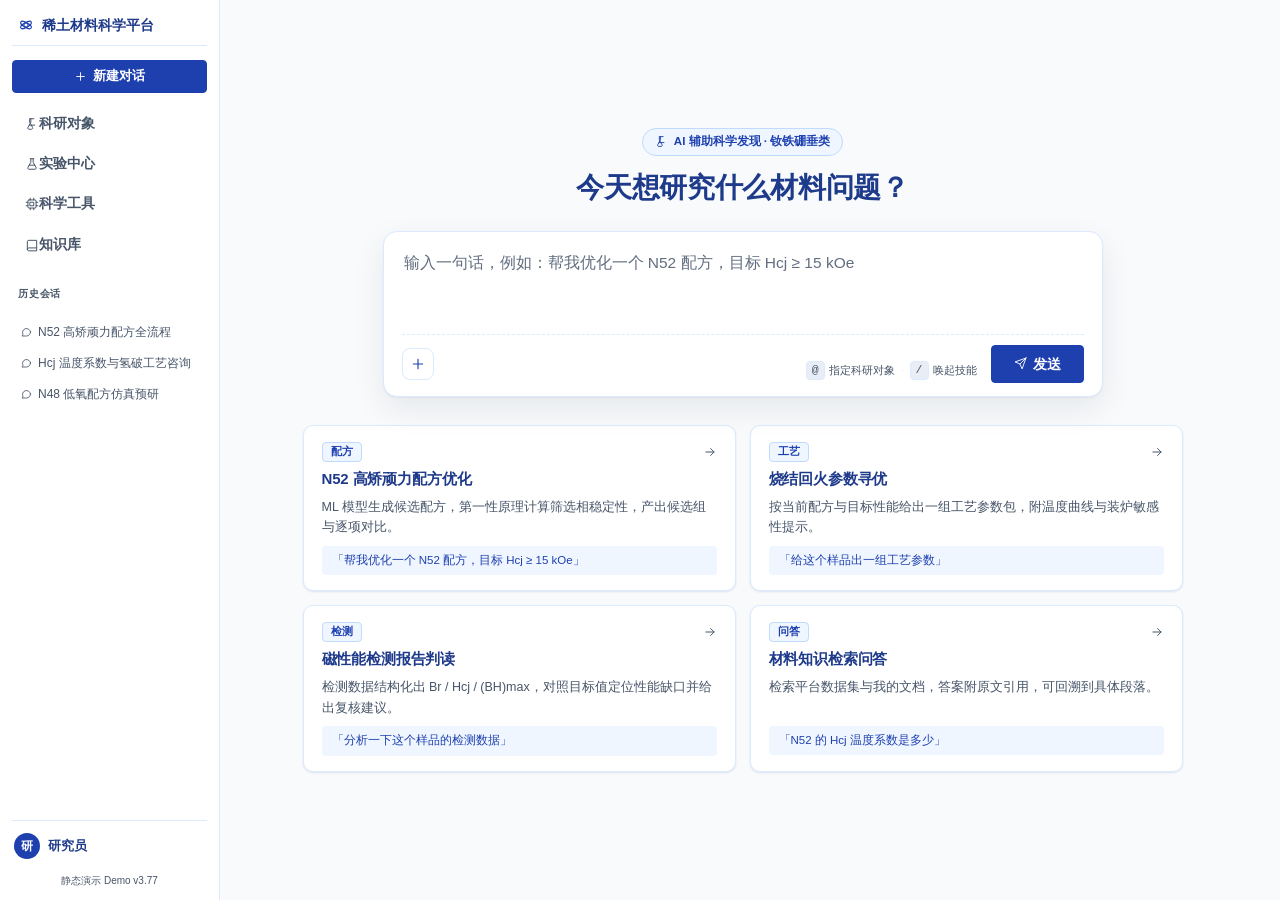
==== commit c5256601: "update demo to v3.77" ====
--- a/index.html
+++ b/index.html
@@ -4,8 +4,8 @@
   <meta charset="utf-8">
   <meta name="viewport" content="width=1280">
   <meta name="color-scheme" content="light">
-  <title>对话主页 · 稀土材料科学平台（静态演示 Demo v3.60）</title>
-  <link rel="stylesheet" href="assets/style.css?v=3.60">
+  <title>对话主页 · 稀土材料科学平台（静态演示 Demo v3.77）</title>
+  <link rel="stylesheet" href="assets/style.css?v=3.77">
 </head>
 <body data-page="index">
   <div class="app-shell">
@@ -20,7 +20,7 @@
   <noscript><div style="padding:24px;font-family:sans-serif;color:#B91C1C">本 Demo 需要启用 JavaScript 才能渲染界面（纯静态、无网络请求）。</div></noscript>
 
   <!-- 传统脚本（非 ES module），保证 file:// 双击可运行；mock-data.js 必须先于 app.js -->
-  <script src="assets/mock-data.js?v=3.60"></script>
-  <script src="assets/app.js?v=3.60"></script>
+  <script src="assets/mock-data.js?v=3.77"></script>
+  <script src="assets/app.js?v=3.77"></script>
 </body>
 </html>
--- a/assets/style.css
+++ b/assets/style.css
@@ -1030,6 +1030,9 @@
   overflow-x: auto; scrollbar-width: none;
 }
 .wp-tabs::-webkit-scrollbar { display: none; }
+/* v3.68（黄总 2026-11-18）：检索结果 tab 与右侧产物 tab 的分组竖线——
+ * 检索是会话级、产物 tab 才入文件树，视觉上分成两组 */
+.wp-sep { flex: none; width: 1px; background: var(--border); margin: 8px 5px; }
 .wp-tab {
   flex: none; display: inline-flex; align-items: center; justify-content: center; gap: 5px;
   min-width: 72px; padding: 10px 16px; font-size: 12px; font-weight: 600; color: var(--muted-fg);
@@ -1045,6 +1048,41 @@
 }
 .wp-tab.active .wp-n { background: var(--info-bg); color: var(--primary); }
 .wp-body { flex: 1; min-height: 0; overflow-y: auto; padding: 12px 14px; }
+/* v3.73（黄总 2026-11-18）：控件改圆形胶囊（更有控件感）、撤 icon；下拉菜单与胶囊齐宽。
+ * 控件与右侧配方 tab 之间无分隔线，配方 tab 激活时胶囊同步主色——营造一体感。 */
+.wp-fs { display: inline-flex; align-items: center; position: relative; align-self: center; padding: 0 2px 0 6px; }
+.wp-fs-btn {
+  display: inline-flex; align-items: center; gap: 5px;
+  padding: 5px 13px; font-family: var(--sans); font-size: 12px; font-weight: 700;
+  color: var(--foreground); background: var(--card);
+  border: 1px solid var(--border); border-radius: 999px; cursor: pointer; white-space: nowrap;
+  transition: color .15s ease, border-color .15s ease, background .15s ease;
+}
+.wp-fs-btn:hover { color: var(--primary); border-color: var(--primary); }
+.wp-fs-label { max-width: 120px; overflow: hidden; text-overflow: ellipsis; }
+.wp-fs-caret { flex: none; font-size: 9px; color: var(--muted-fg); transition: transform .15s ease; }
+.wp-fs.open .wp-fs-caret { transform: rotate(180deg); }
+.wp-fs.open .wp-fs-btn, .wp-fs.is-formula .wp-fs-btn {
+  color: var(--primary); border-color: var(--primary); background: var(--info-bg);
+}
+/* 下拉菜单：fixed 浮层（JS 按胶囊位置定位且与胶囊齐宽），白卡 + 边框 + 阴影 */
+.wp-fs-menu {
+  position: fixed; z-index: 40; display: flex; flex-direction: column; gap: 2px;
+  background: var(--card); border: 1px solid var(--border); border-radius: 10px;
+  box-shadow: 0 8px 24px rgba(15, 23, 42, .12); padding: 5px;
+}
+.wp-fs-item {
+  display: flex; align-items: center; justify-content: space-between; gap: 5px;
+  width: 100%; padding: 6px 8px; border: none; background: none; border-radius: 7px;
+  font-family: var(--sans); font-size: 11px; font-weight: 600; color: var(--foreground);
+  cursor: pointer; text-align: left;
+}
+.wp-fs-item:hover { background: var(--muted); }
+.wp-fs-item.on { color: var(--primary); background: var(--info-bg); }
+.wp-fs-it { overflow: hidden; text-overflow: ellipsis; white-space: nowrap; }
+.wp-fs-n { flex: none; font-size: 9px; font-weight: 700; color: var(--muted-fg); }
+@keyframes simFlashKf { from { box-shadow: 0 0 0 2px var(--primary); } to { box-shadow: 0 0 0 2px transparent; } }
+.wp-sim.sim-flash { animation: simFlashKf 1.5s ease; }
 /* v3.59（黄总 2026-11-18 早）：.savebar/.sb-* 提示条样式已随功能一并删除——
  * 存样品引导由确定性确认卡（.ccard，grid-area: save）独占承载 */
 /* v3.48 确定性确认卡（黄总 2026-11-17 晚）：宽度复刻输入盒（同列 chat-col 约束），
@@ -1055,14 +1093,13 @@
 /* v3.52（黄总 2026-11-18）：卡片视觉宽度复刻输入框——外层透明不占满列宽，
    白卡片样式（边框 + 圆角 + 阴影）在内层，max-width 与 chat-col 内容宽一致（812px） */
 .ccard-in {
-  max-width: 812px; margin: 0 auto;
+  max-width: 812px; margin: 0 auto; position: relative;
   background: var(--card); border: 1px solid var(--border); border-radius: 12px;
   box-shadow: var(--shadow); padding: 10px 14px 10px;
 }
-.cc-head { display: flex; align-items: center; gap: 8px; margin-bottom: 8px; }
-.cc-head svg { color: var(--primary); flex: none; }
-.cc-title { font-size: 11.5px; font-weight: 700; color: var(--muted-fg); }
-.cc-pager { margin-left: auto; display: inline-flex; align-items: center; gap: 6px; }
+/* v3.69：卡头行取消——标题下置底行（复用 .cc-ask 弱样式）；
+ * v3.72：翻页器浮于卡片右上角，摘要区右留 84px 防重叠 */
+.cc-pager { position: absolute; top: 10px; right: 14px; display: inline-flex; align-items: center; gap: 6px; }
 .cc-nav {
   width: 22px; height: 22px; display: inline-flex; align-items: center; justify-content: center;
   font-size: 14px; line-height: 1; color: var(--muted-fg);
@@ -1071,10 +1108,12 @@
 }
 .cc-nav:hover { color: var(--primary); border-color: var(--primary); }
 .cc-n { font-size: 10.5px; font-weight: 700; color: var(--muted-fg); min-width: 26px; text-align: center; }
-.cc-body { display: flex; flex-wrap: wrap; align-items: center; gap: 6px 10px; }
+.cc-body { display: flex; flex-wrap: wrap; align-items: center; gap: 6px 10px; padding-right: 84px; }
 .cc-id { font-size: 13px; font-weight: 700; color: var(--foreground); }
+/* v3.75：确认卡评分跟在名称后（替代摘要行首与标签） */
+.cc-score { font-size: 11px; color: var(--muted-fg); }
+.cc-score b { color: var(--primary); font-size: 12.5px; }
 .cc-meta { flex-basis: 100%; font-size: 11px; color: var(--muted-fg); margin-top: 2px; }
-.cc-note { flex-basis: 100%; font-size: 11.5px; color: var(--foreground); line-height: 1.6; }
 .cc-foot { display: flex; align-items: center; gap: 10px; margin-top: 10px; padding-top: 10px; border-top: 1px dashed var(--border); }
 .cc-ask { font-size: 11.5px; color: var(--muted-fg); }
 .cc-ops { margin-left: auto; display: inline-flex; align-items: center; gap: 8px; }
@@ -1231,9 +1270,11 @@
 .sub-flag.sf-orchestrate { color: #7C3AED; background: #F5F0FF; border-color: #E4D9FB; }
 
 /* ---------- 回答气泡（流式文本） ---------- */
+/* v3.63（黄总 2026-11-18）：AI 常规回答去气泡化——不再套卡片壳，直接平铺纯文本；
+   用户消息仍在气泡内、plan 过程卡不动。内嵌可视化（cmp-block / grain-bar）自带边框背景，
+   去掉外层气泡后仍保有自身边界。 */
 .ans-bubble {
-  background: var(--card); border: 1px solid var(--border); border-radius: var(--radius);
-  box-shadow: var(--shadow); padding: 12px 16px;
+  background: none; border: none; border-radius: 0; box-shadow: none; padding: 2px 0;
 }
 .ans-text { font-size: 13.5px; line-height: 1.75; color: var(--foreground); }
 .ans-text b { color: var(--primary); }
@@ -1266,6 +1307,17 @@
   background: #FCFDFF; padding: 10px 11px; margin-bottom: 9px;
 }
 .cand-item.is-pick { border-color: var(--pass-bd); background: var(--pass-bg); }
+/* v3.74（黄总 2026-11-18）：候选卡「选用」按钮——每张候选可显式选定（默认 AI 推荐项）；
+ * 选中卡主色描边，按钮变实底「已选用」并禁用（改选点其他卡按钮） */
+.cand-item.is-picked { border-color: var(--primary); box-shadow: 0 0 0 1px var(--primary) inset; }
+.cand-pick-btn {
+  flex: none; margin-left: 8px; padding: 3px 12px;
+  font-family: var(--sans); font-size: 11px; font-weight: 700; color: var(--primary);
+  background: var(--card); border: 1px solid var(--primary); border-radius: 999px; cursor: pointer;
+  transition: color .15s ease, background .15s ease;
+}
+.cand-pick-btn:hover { background: var(--info-bg); }
+.cand-pick-btn.on { color: #fff; background: var(--primary); border-color: var(--primary); cursor: default; }
 .cand-top { display: flex; align-items: center; gap: 6px; margin-bottom: 8px; }
 .cand-id { font-size: 13px; font-weight: 700; color: var(--foreground); }
 .cand-score { margin-left: auto; font-size: 10.5px; color: var(--muted-fg); }
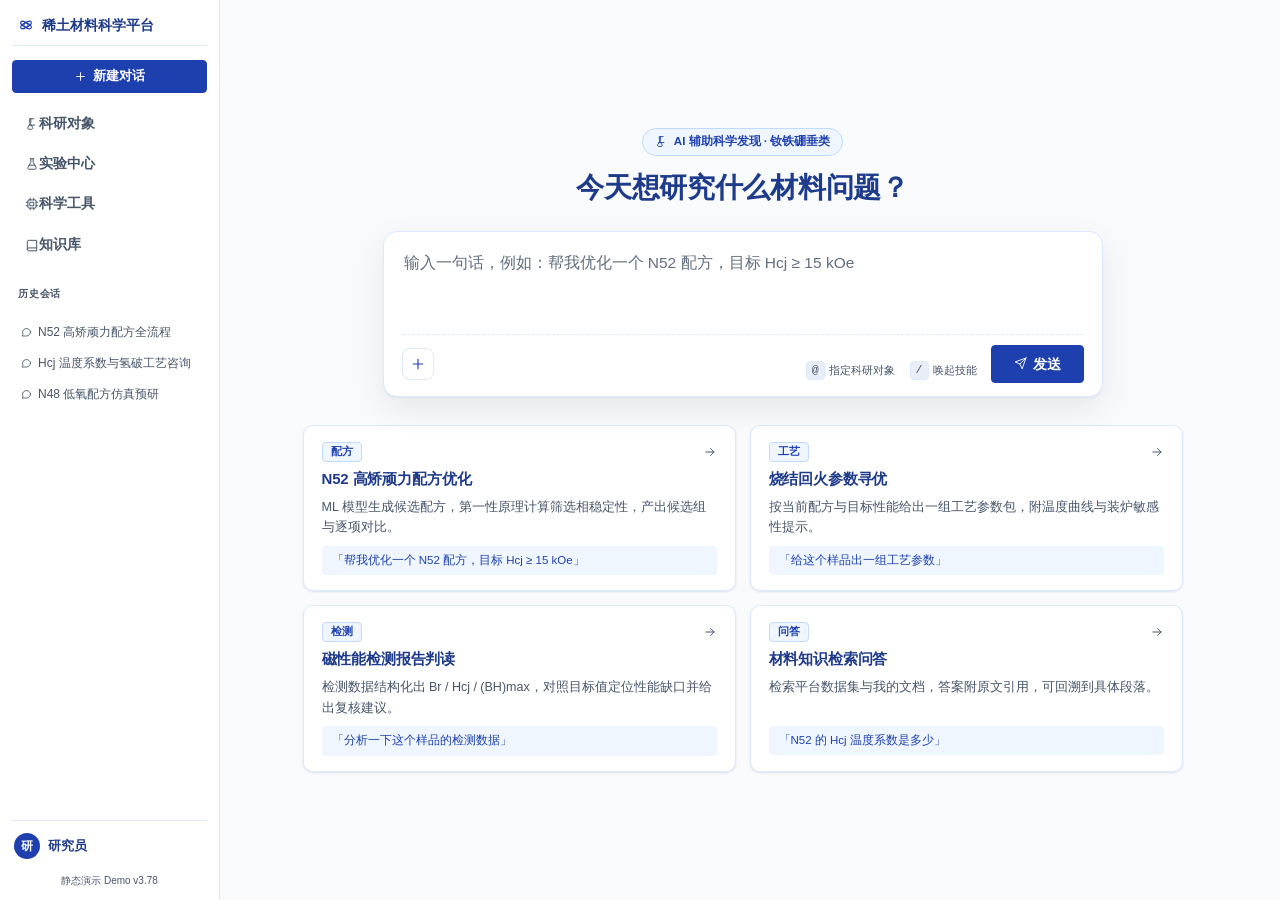
==== commit 9ff9adf7: "update demo to v3.78" ====
--- a/index.html
+++ b/index.html
@@ -4,8 +4,8 @@
   <meta charset="utf-8">
   <meta name="viewport" content="width=1280">
   <meta name="color-scheme" content="light">
-  <title>对话主页 · 稀土材料科学平台（静态演示 Demo v3.77）</title>
-  <link rel="stylesheet" href="assets/style.css?v=3.77">
+  <title>对话主页 · 稀土材料科学平台（静态演示 Demo v3.78）</title>
+  <link rel="stylesheet" href="assets/style.css?v=3.78">
 </head>
 <body data-page="index">
   <div class="app-shell">
@@ -20,7 +20,7 @@
   <noscript><div style="padding:24px;font-family:sans-serif;color:#B91C1C">本 Demo 需要启用 JavaScript 才能渲染界面（纯静态、无网络请求）。</div></noscript>
 
   <!-- 传统脚本（非 ES module），保证 file:// 双击可运行；mock-data.js 必须先于 app.js -->
-  <script src="assets/mock-data.js?v=3.77"></script>
-  <script src="assets/app.js?v=3.77"></script>
+  <script src="assets/mock-data.js?v=3.78"></script>
+  <script src="assets/app.js?v=3.78"></script>
 </body>
 </html>
--- a/assets/style.css
+++ b/assets/style.css
@@ -589,8 +589,10 @@
   padding: 26px 24px 18px; gap: 14px;
 }
 /* v3.60（黄总 2026-11-18）：输入条去底色/模糊/顶部分隔线——透明，直接露出页面底色 */
-.composer { flex: none; }
-.composer .chat-col { padding: 12px 24px 14px; }
+/* v3.78（黄总 2026-11-18）：输入框卡片对齐对话流内容宽——左右 padding 从 chat-col 挪到
+   .composer 容器层（与 .chat-flow 的 24px 一致），宽屏下 cmdbox 不再比对话流内容窄 48px */
+.composer { flex: none; padding: 0 24px; }
+.composer .chat-col { padding: 12px 0 14px; }
 
 /* ---------- 输入盒（v3.5）：多行输入区 + 盒内工具行（样品 / 技能选择器居左，发送居右） ---------- */
 .cmdbox {
@@ -689,7 +691,7 @@
 /* v3.52：工具行挂载 chips 已撤下（块即上下文，挂在输入框里）；.at-chips/.at-chip 样式移除 */
 
 /* 空态输入盒（is-hero）：放大为视觉主角；会话态（is-dock）维持吸底样式 */
-.composer.is-hero { border-top: 0; background: none; backdrop-filter: none; -webkit-backdrop-filter: none; width: 100%; margin-top: 26px; }
+.composer.is-hero { border-top: 0; background: none; backdrop-filter: none; -webkit-backdrop-filter: none; width: 100%; margin-top: 26px; padding: 0; }
 .composer.is-hero .chat-col { padding: 0; max-width: 720px; }
 .composer.is-hero .cmdbox {
   padding: 16px 18px 13px; border-radius: 14px;
@@ -1091,9 +1093,10 @@
   grid-area: save; padding: 0 24px 10px;
 }
 /* v3.52（黄总 2026-11-18）：卡片视觉宽度复刻输入框——外层透明不占满列宽，
-   白卡片样式（边框 + 圆角 + 阴影）在内层，max-width 与 chat-col 内容宽一致（812px） */
+   白卡片样式（边框 + 圆角 + 阴影）在内层，max-width 与 chat-col 内容宽一致；
+   v3.78 起对话流/输入框统一 860，确认卡同步 860 */
 .ccard-in {
-  max-width: 812px; margin: 0 auto; position: relative;
+  max-width: 860px; margin: 0 auto; position: relative;
   background: var(--card); border: 1px solid var(--border); border-radius: 12px;
   box-shadow: var(--shadow); padding: 10px 14px 10px;
 }
